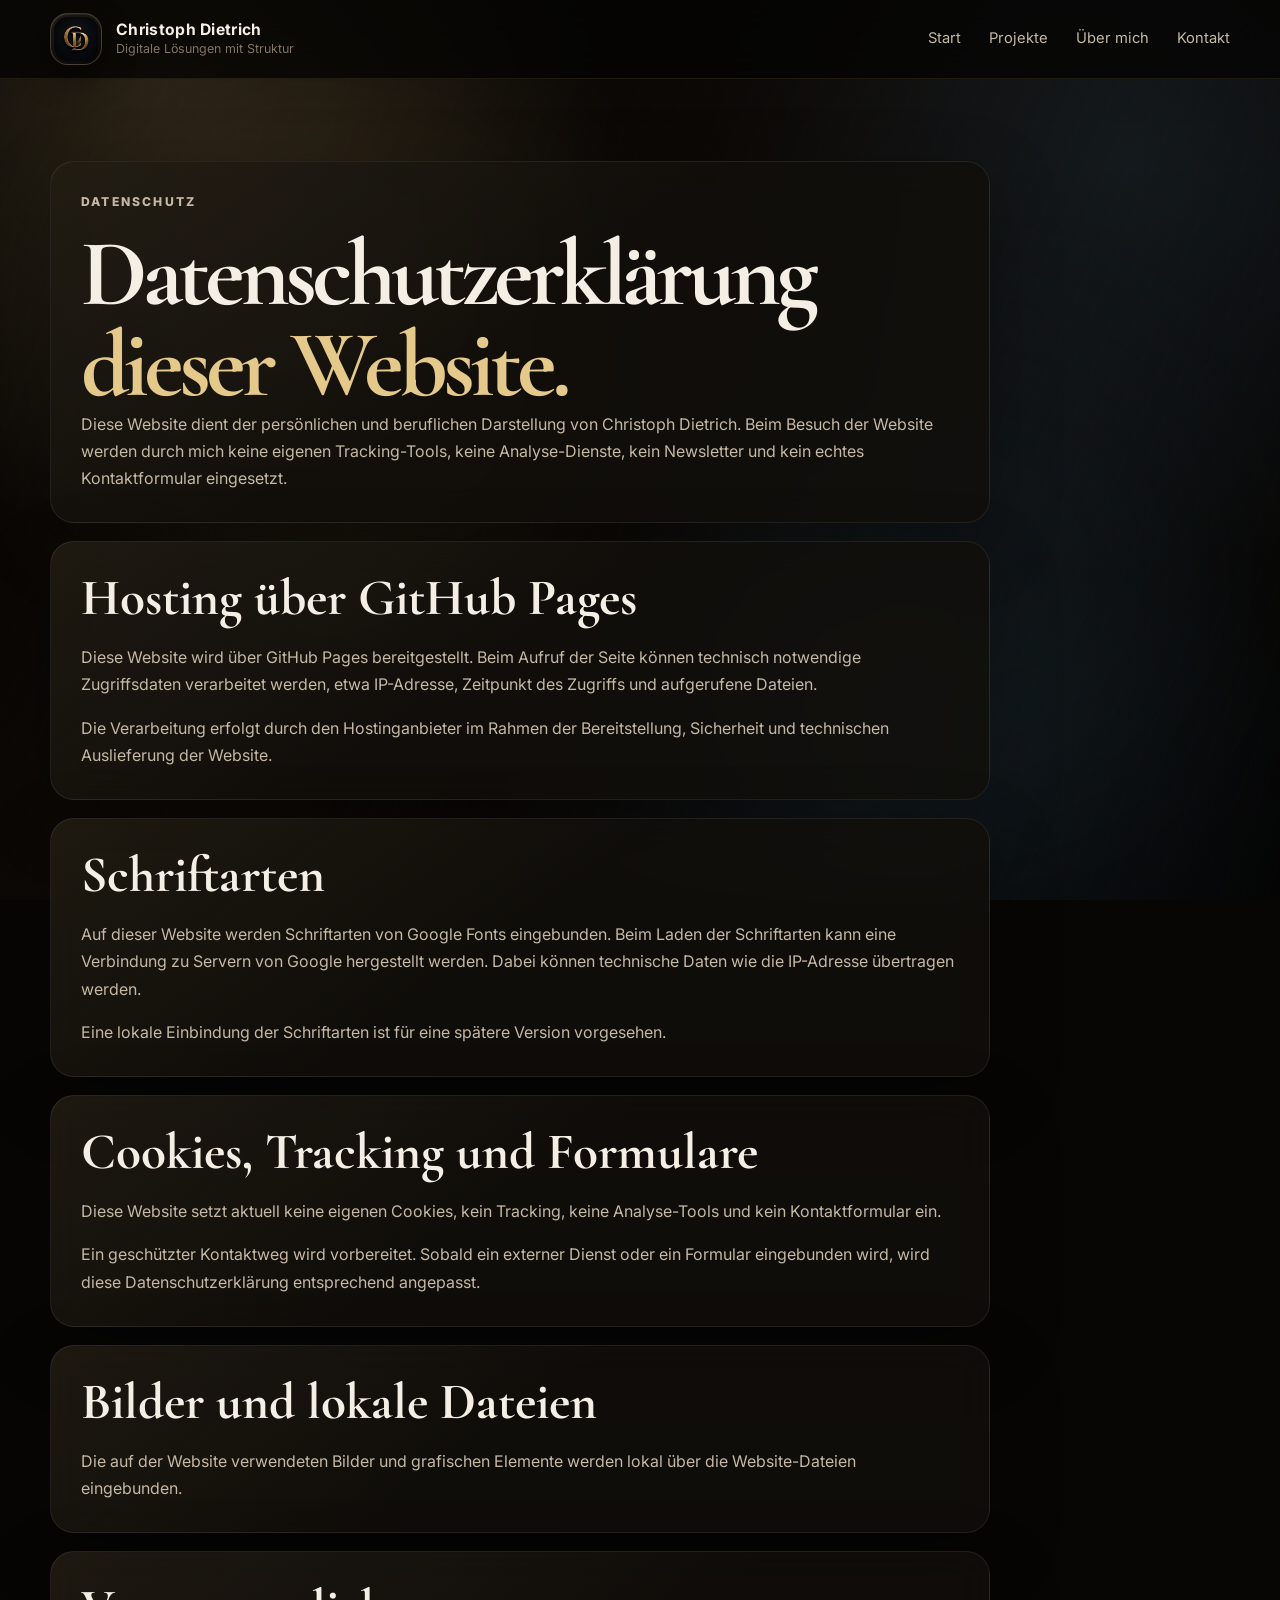
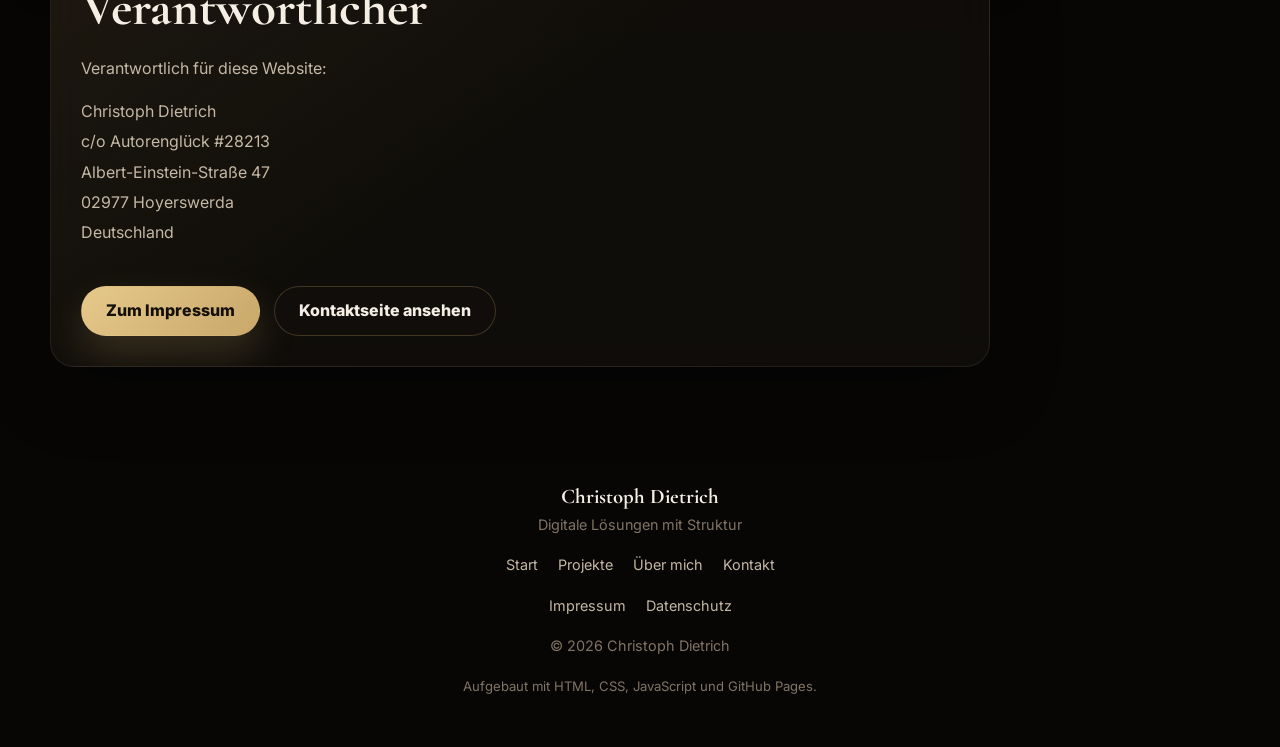
==== datenschutz/index.html @ 3a575f5e "Add files via upload" ====
<!DOCTYPE html>
<html lang="de">
<head>
  <meta charset="UTF-8" />
  <meta name="viewport" content="width=device-width, initial-scale=1.0" />

  <title>Datenschutz | Christoph Dietrich</title>

  <meta
    name="description"
    content="Datenschutzerklärung der Website von Christoph Dietrich."
  />

  <link rel="icon" type="image/png" href="../assets/favicon.png" />
  <link rel="stylesheet" href="../style.css" />

  <link rel="preconnect" href="https://fonts.googleapis.com" />
  <link rel="preconnect" href="https://fonts.gstatic.com" crossorigin />
  <link
    href="https://fonts.googleapis.com/css2?family=Cormorant+Garamond:wght@500;600;700&family=Inter:wght@400;500;600;700;800&display=swap"
    rel="stylesheet"
  />
</head>

<body>
  <div class="page-background" aria-hidden="true">
    <div class="grain"></div>
    <div class="wood-lines"></div>
    <div class="ambient ambient-gold"></div>
    <div class="ambient ambient-blue"></div>
  </div>

  <header class="site-header" id="siteHeader">
    <nav class="navbar">
      <a href="../" class="brand">
        <span class="brand-logo-shell">
          <img src="../assets/logo-icon.png" alt="Christoph Dietrich Logo" class="brand-logo" />
        </span>
        <span class="brand-text">
          <strong>Christoph Dietrich</strong>
          <small>Digitale Lösungen mit Struktur</small>
        </span>
      </a>

      <button class="menu-toggle" id="menuToggle" aria-label="Menü öffnen" type="button">
        <span></span>
        <span></span>
        <span></span>
      </button>

      <div class="nav-links" id="navLinks">
        <a href="../">Start</a>
        <a href="../projekte/">Projekte</a>
        <a href="../ueber-mich/">Über mich</a>
        <a href="../kontakt/">Kontakt</a>
      </div>
    </nav>
  </header>

  <main>
    <section class="legal-page section">
      <div class="legal-wrap">
        <article class="legal-card">
          <p class="eyebrow">Datenschutz</p>

          <h1>
            Datenschutzerklärung
            <span>dieser Website.</span>
          </h1>

          <p>
            Diese Website dient der persönlichen und beruflichen Darstellung von
            Christoph Dietrich. Beim Besuch der Website werden durch mich keine
            eigenen Tracking-Tools, keine Analyse-Dienste, kein Newsletter und kein
            echtes Kontaktformular eingesetzt.
          </p>
        </article>

        <article class="legal-card">
          <h2>Hosting über GitHub Pages</h2>
          <p>
            Diese Website wird über GitHub Pages bereitgestellt. Beim Aufruf der
            Seite können technisch notwendige Zugriffsdaten verarbeitet werden,
            etwa IP-Adresse, Zeitpunkt des Zugriffs und aufgerufene Dateien.
          </p>
          <p>
            Die Verarbeitung erfolgt durch den Hostinganbieter im Rahmen der
            Bereitstellung, Sicherheit und technischen Auslieferung der Website.
          </p>
        </article>

        <article class="legal-card">
          <h2>Schriftarten</h2>
          <p>
            Auf dieser Website werden Schriftarten von Google Fonts eingebunden.
            Beim Laden der Schriftarten kann eine Verbindung zu Servern von Google
            hergestellt werden. Dabei können technische Daten wie die IP-Adresse
            übertragen werden.
          </p>
          <p>
            Eine lokale Einbindung der Schriftarten ist für eine spätere Version
            vorgesehen.
          </p>
        </article>

        <article class="legal-card">
          <h2>Cookies, Tracking und Formulare</h2>
          <p>
            Diese Website setzt aktuell keine eigenen Cookies, kein Tracking, keine
            Analyse-Tools und kein Kontaktformular ein.
          </p>
          <p>
            Ein geschützter Kontaktweg wird vorbereitet. Sobald ein externer Dienst
            oder ein Formular eingebunden wird, wird diese Datenschutzerklärung
            entsprechend angepasst.
          </p>
        </article>

        <article class="legal-card">
          <h2>Bilder und lokale Dateien</h2>
          <p>
            Die auf der Website verwendeten Bilder und grafischen Elemente werden
            lokal über die Website-Dateien eingebunden.
          </p>
        </article>

        <article class="legal-card">
          <h2>Verantwortlicher</h2>
          <p>
            Verantwortlich für diese Website:
          </p>

          <address>
            Christoph Dietrich<br />
            c/o Autorenglück #28213<br />
            Albert-Einstein-Straße 47<br />
            02977 Hoyerswerda<br />
            Deutschland
          </address>

          <div class="hero-actions">
            <a href="../impressum/" class="btn btn-primary">Zum Impressum</a>
            <a href="../kontakt/" class="btn btn-secondary">Kontaktseite ansehen</a>
          </div>
        </article>
      </div>
    </section>
  </main>

  <footer class="footer footer-minimal">
    <div class="footer-inner">
      <div class="footer-brand">
        <strong>Christoph Dietrich</strong>
        <span>Digitale Lösungen mit Struktur</span>
      </div>

      <div class="footer-links">
        <a href="../">Start</a>
        <a href="../projekte/">Projekte</a>
        <a href="../ueber-mich/">Über mich</a>
        <a href="../kontakt/">Kontakt</a>
      </div>

      <div class="footer-legal">
        <a href="../impressum/">Impressum</a>
        <a href="../datenschutz/">Datenschutz</a>
      </div>

      <p class="footer-copy">
        © <span id="year"></span> Christoph Dietrich
      </p>

      <p class="footer-tech">
        Aufgebaut mit HTML, CSS, JavaScript und GitHub Pages.
      </p>
    </div>
  </footer>

  <script src="../script.js"></script>
</body>
</html>
---- style.css ----
:root {
  --bg-main: #070605;
  --text-main: #f4eee4;
  --text-soft: #c5b8a5;
  --text-muted: #827464;

  --gold: #c9a86a;
  --gold-light: #e5c98b;
  --gold-soft: rgba(201, 168, 106, 0.14);

  --blue: #4f8fb8;
  --blue-soft: rgba(79, 143, 184, 0.14);

  --card-dark: rgba(18, 15, 12, 0.82);
  --border: rgba(201, 168, 106, 0.2);
  --border-soft: rgba(255, 255, 255, 0.08);

  --shadow: 0 28px 90px rgba(0, 0, 0, 0.58);

  --font-heading: "Cormorant Garamond", Georgia, serif;
  --font-body: "Inter", Arial, sans-serif;

  --max-width: 1180px;
  --radius-xl: 34px;
  --radius-lg: 24px;
}

* {
  box-sizing: border-box;
  margin: 0;
  padding: 0;
}

html {
  scroll-behavior: smooth;
}

body {
  min-height: 100vh;
  background: var(--bg-main);
  color: var(--text-main);
  font-family: var(--font-body);
  line-height: 1.7;
  overflow-x: hidden;
}

a {
  color: inherit;
  text-decoration: none;
}

button {
  font: inherit;
}

h1,
h2,
h3,
p,
a,
span,
strong {
  overflow-wrap: break-word;
}

.page-background {
  position: fixed;
  inset: 0;
  z-index: -10;
  overflow: hidden;
  background:
    radial-gradient(circle at 12% 8%, rgba(201, 168, 106, 0.16), transparent 33%),
    radial-gradient(circle at 88% 18%, rgba(79, 143, 184, 0.13), transparent 31%),
    radial-gradient(circle at 70% 88%, rgba(79, 143, 184, 0.1), transparent 34%),
    linear-gradient(135deg, #050403 0%, #0d0906 46%, #040404 100%);
}

.grain {
  position: absolute;
  inset: 0;
  opacity: 0.2;
  background-image:
    linear-gradient(rgba(255, 255, 255, 0.03) 1px, transparent 1px),
    linear-gradient(90deg, rgba(255, 255, 255, 0.025) 1px, transparent 1px);
  background-size: 42px 42px;
  mask-image: linear-gradient(to bottom, black 0%, transparent 88%);
}

.wood-lines {
  position: absolute;
  inset: -20%;
  opacity: 0.16;
  background:
    repeating-linear-gradient(
      115deg,
      transparent 0px,
      transparent 18px,
      rgba(201, 168, 106, 0.055) 19px,
      transparent 21px
    );
  transform: rotate(-3deg);
  animation: slowDrift 26s ease-in-out infinite alternate;
}

.ambient {
  position: absolute;
  width: 520px;
  height: 520px;
  border-radius: 999px;
  filter: blur(90px);
  opacity: 0.3;
}

.ambient-gold {
  top: 8%;
  left: 4%;
  background: rgba(201, 168, 106, 0.28);
  animation: ambientGold 18s ease-in-out infinite alternate;
}

.ambient-blue {
  right: 4%;
  bottom: 7%;
  background: rgba(79, 143, 184, 0.22);
  animation: ambientBlue 20s ease-in-out infinite alternate;
}

.site-header {
  position: sticky;
  top: 0;
  z-index: 30;
  background: rgba(5, 4, 3, 0.78);
  border-bottom: 1px solid rgba(201, 168, 106, 0.12);
  backdrop-filter: blur(18px);
  transition:
    background 0.25s ease,
    border-color 0.25s ease,
    box-shadow 0.25s ease;
}

.site-header.scrolled {
  background: rgba(5, 4, 3, 0.92);
  border-bottom-color: rgba(201, 168, 106, 0.22);
  box-shadow: 0 12px 38px rgba(0, 0, 0, 0.35);
}

.navbar {
  width: min(var(--max-width), calc(100% - 36px));
  min-height: 78px;
  margin: 0 auto;
  display: flex;
  align-items: center;
  justify-content: space-between;
  transition: min-height 0.25s ease;
}

.site-header.scrolled .navbar {
  min-height: 70px;
}

.brand {
  display: inline-flex;
  align-items: center;
  gap: 14px;
  min-width: 0;
}

.brand-logo-shell {
  width: 52px;
  height: 52px;
  flex: 0 0 auto;
  display: grid;
  place-items: center;
  border-radius: 18px;
  background:
    linear-gradient(145deg, rgba(229, 201, 139, 0.12), rgba(7, 6, 5, 0.88)),
    rgba(5, 4, 3, 0.7);
  border: 1px solid rgba(229, 201, 139, 0.24);
  box-shadow:
    inset 0 1px 0 rgba(255, 255, 255, 0.06),
    0 14px 32px rgba(0, 0, 0, 0.34);
  overflow: hidden;
  transition:
    width 0.25s ease,
    height 0.25s ease,
    border-radius 0.25s ease;
}

.site-header.scrolled .brand-logo-shell {
  width: 46px;
  height: 46px;
  border-radius: 16px;
}

.brand-logo {
  width: 44px;
  height: 44px;
  display: block;
  object-fit: cover;
  border-radius: 14px;
  transition:
    width 0.25s ease,
    height 0.25s ease,
    border-radius 0.25s ease;
}

.site-header.scrolled .brand-logo {
  width: 39px;
  height: 39px;
  border-radius: 13px;
}

.brand-text {
  display: grid;
  line-height: 1.2;
  min-width: 0;
}

.brand-text strong {
  font-size: 0.98rem;
  letter-spacing: 0.02em;
  white-space: nowrap;
}

.brand-text small {
  color: var(--text-muted);
  font-size: 0.78rem;
  margin-top: 3px;
  white-space: nowrap;
}

.nav-links {
  display: flex;
  align-items: center;
  gap: 28px;
  color: var(--text-soft);
  font-size: 0.92rem;
}

.nav-links a {
  position: relative;
  transition: color 0.2s ease;
}

.nav-links a::after {
  content: "";
  position: absolute;
  left: 0;
  bottom: -9px;
  width: 0;
  height: 1px;
  background: linear-gradient(90deg, var(--gold), transparent);
  transition: width 0.22s ease;
}

.nav-links a:hover {
  color: var(--text-main);
}

.nav-links a:hover::after {
  width: 100%;
}

.menu-toggle {
  display: none;
  width: 46px;
  height: 46px;
  flex: 0 0 auto;
  border: 1px solid var(--border);
  border-radius: 16px;
  background: rgba(20, 15, 11, 0.82);
  cursor: pointer;
}

.menu-toggle span {
  display: block;
  width: 20px;
  height: 2px;
  margin: 5px auto;
  border-radius: 99px;
  background: var(--text-main);
}

.section {
  width: min(var(--max-width), calc(100% - 36px));
  margin: 0 auto;
  padding: 100px 0;
}

.signature,
.eyebrow,
.panel-label {
  color: var(--gold);
  font-size: 0.76rem;
  font-weight: 800;
  letter-spacing: 0.18em;
  text-transform: uppercase;
}

.signature {
  margin-bottom: 24px;
}

h1,
h2,
h3 {
  color: var(--text-main);
}

h1 {
  max-width: 920px;
  font-family: var(--font-heading);
  font-size: clamp(3.4rem, 7.4vw, 7.2rem);
  font-weight: 700;
  line-height: 0.96;
  letter-spacing: -0.052em;
}

h1 span {
  display: block;
  color: var(--gold-light);
}

.btn {
  position: relative;
  min-height: 50px;
  display: inline-flex;
  align-items: center;
  justify-content: center;
  padding: 0 24px;
  border-radius: 999px;
  font-weight: 800;
  border: 1px solid transparent;
  overflow: hidden;
  transition:
    transform 0.22s ease,
    box-shadow 0.22s ease,
    background 0.22s ease,
    border-color 0.22s ease;
  cursor: pointer;
}

.btn::after {
  content: "";
  position: absolute;
  top: -30%;
  left: -60%;
  width: 40%;
  height: 160%;
  background: linear-gradient(90deg, transparent, rgba(255, 255, 255, 0.24), transparent);
  transform: rotate(18deg);
  transition: left 0.55s ease;
}

.btn:hover::after {
  left: 125%;
}

.btn:hover {
  transform: translateY(-2px);
}

.btn:active {
  transform: translateY(0);
}

.btn-primary {
  background: linear-gradient(135deg, var(--gold-light), var(--gold));
  color: #150f09;
  box-shadow: 0 18px 38px rgba(201, 168, 106, 0.22);
}

.btn-primary:hover {
  box-shadow: 0 22px 48px rgba(201, 168, 106, 0.3);
}

.btn-secondary {
  color: var(--text-main);
  background: rgba(18, 15, 12, 0.7);
  border-color: rgba(201, 168, 106, 0.26);
}

.btn-secondary:hover {
  border-color: rgba(79, 143, 184, 0.46);
  background: rgba(79, 143, 184, 0.1);
}

/* Startseite */

.entrance {
  min-height: calc(100vh - 78px);
  display: grid;
  align-content: center;
  gap: 52px;
  padding-top: 82px;
  padding-bottom: 72px;
}

.entrance-copy {
  max-width: 940px;
}

.hero-seal {
  width: 104px;
  height: 104px;
  display: grid;
  place-items: center;
  margin-bottom: 28px;
  border-radius: 32px;
  background: rgba(7, 6, 5, 0.4);
  box-shadow:
    0 0 42px rgba(201, 168, 106, 0.18),
    0 0 90px rgba(79, 143, 184, 0.08);
  animation: softPulse 5s ease-in-out infinite;
}

.hero-seal img {
  width: 94px;
  height: 94px;
  display: block;
  object-fit: cover;
  border-radius: 28px;
}

.entrance-text {
  max-width: 820px;
  margin-top: 32px;
  color: var(--text-soft);
  font-size: clamp(1rem, 1.4vw, 1.12rem);
}

.entrance-subtext {
  margin-top: 16px;
  color: var(--text-muted);
}

.choice-grid {
  display: grid;
  grid-template-columns: repeat(3, minmax(0, 1fr));
  gap: 18px;
}

.choice-card,
.text-card,
.project-card,
.contact-card,
.cta-card,
.page-panel,
.career-card,
.legal-card {
  position: relative;
  overflow: hidden;
}

.choice-card::before,
.text-card::before,
.project-card::before,
.contact-card::before,
.cta-card::before,
.page-panel::before,
.legal-card::before {
  content: "";
  position: absolute;
  inset: 0;
  background: linear-gradient(115deg, transparent 0%, rgba(229, 201, 139, 0.08) 42%, transparent 70%);
  transform: translateX(-130%);
  transition: transform 0.75s ease;
  pointer-events: none;
}

.choice-card:hover::before,
.text-card:hover::before,
.project-card:hover::before,
.contact-card:hover::before,
.cta-card:hover::before,
.page-panel:hover::before,
.legal-card:hover::before {
  transform: translateX(130%);
}

.choice-card {
  min-height: 370px;
  display: flex;
  flex-direction: column;
  padding: 30px;
  border-radius: var(--radius-xl);
  background:
    linear-gradient(145deg, rgba(201, 168, 106, 0.1), transparent 42%),
    linear-gradient(180deg, rgba(31, 23, 16, 0.92), rgba(9, 8, 7, 0.9));
  border: 1px solid rgba(201, 168, 106, 0.18);
  box-shadow: 0 24px 72px rgba(0, 0, 0, 0.32);
  backdrop-filter: blur(18px);
  opacity: 0;
  transform: translateY(18px);
  animation: fadeUp 0.8s ease forwards;
  transition:
    transform 0.22s ease,
    border-color 0.22s ease,
    box-shadow 0.22s ease;
}

.choice-card:hover {
  transform: translateY(-6px);
  border-color: rgba(229, 201, 139, 0.42);
  box-shadow: 0 32px 90px rgba(0, 0, 0, 0.48);
}

.choice-card-one {
  animation-delay: 0.15s;
}

.choice-card-two {
  animation-delay: 0.3s;
}

.choice-card-three {
  animation-delay: 0.45s;
}

.choice-icon,
.page-icon {
  width: 54px;
  height: 54px;
  display: grid;
  place-items: center;
  border-radius: 18px;
  margin-bottom: 34px;
  color: var(--gold-light);
  background: rgba(3, 3, 3, 0.42);
  border: 1px solid rgba(201, 168, 106, 0.24);
  font-size: 1.45rem;
}

.choice-kicker {
  color: var(--text-muted);
  font-size: 0.78rem;
  font-weight: 800;
  text-transform: uppercase;
  letter-spacing: 0.14em;
  margin-bottom: 12px;
}

.choice-card h2 {
  font-family: var(--font-heading);
  font-size: clamp(2rem, 2.7vw, 2.35rem);
  line-height: 1.08;
  margin-bottom: 18px;
}

.choice-card p {
  color: var(--text-soft);
}

.choice-card span {
  margin-top: auto;
  padding-top: 34px;
  color: var(--gold-light);
  font-weight: 800;
}

/* Unterseiten allgemein */

.page-hero {
  min-height: calc(72vh - 78px);
  display: grid;
  grid-template-columns: minmax(0, 1.06fr) minmax(300px, 0.94fr);
  align-items: center;
  gap: 58px;
  padding-top: 82px;
  padding-bottom: 74px;
}

.page-hero-text {
  max-width: 760px;
  margin-top: 32px;
  color: var(--text-soft);
  font-size: clamp(1rem, 1.4vw, 1.1rem);
}

.hero-actions {
  margin-top: 38px;
  display: flex;
  flex-wrap: wrap;
  gap: 14px;
}

.page-panel {
  padding: 30px;
  border-radius: var(--radius-xl);
  background:
    linear-gradient(145deg, rgba(201, 168, 106, 0.1), transparent 42%),
    linear-gradient(180deg, rgba(31, 23, 16, 0.92), rgba(9, 8, 7, 0.9));
  border: 1px solid rgba(201, 168, 106, 0.24);
  box-shadow: var(--shadow);
  backdrop-filter: blur(18px);
}

.panel-list {
  display: grid;
  gap: 12px;
  margin-top: 26px;
}

.panel-list div,
.detail-list div,
.project-data div,
.tech-pill {
  padding: 15px;
  border-radius: 18px;
  background: rgba(3, 3, 3, 0.34);
  border: 1px solid rgba(255, 255, 255, 0.075);
}

.panel-list span,
.detail-list span,
.project-data span {
  display: block;
  color: var(--text-muted);
  font-size: 0.78rem;
  margin-bottom: 4px;
}

.panel-list strong,
.detail-list strong,
.project-data strong {
  color: var(--text-main);
  font-size: 0.92rem;
}

.content-grid {
  display: grid;
  grid-template-columns: minmax(0, 1.08fr) minmax(0, 0.92fr);
  gap: 18px;
}

.text-card,
.project-card,
.contact-card,
.legal-card {
  padding: 30px;
  border-radius: var(--radius-lg);
  background:
    linear-gradient(145deg, rgba(201, 168, 106, 0.08), transparent 48%),
    var(--card-dark);
  border: 1px solid var(--border-soft);
  box-shadow: 0 22px 70px rgba(0, 0, 0, 0.28);
  backdrop-filter: blur(18px);
}

.text-card h2,
.contact-card h2,
.legal-card h2 {
  font-family: var(--font-heading);
  font-size: clamp(2.3rem, 4vw, 4.2rem);
  line-height: 1.02;
  margin-bottom: 20px;
}

.text-card h3,
.project-card h3,
.legal-card h3 {
  font-family: var(--font-heading);
  font-size: 1.75rem;
  line-height: 1.12;
  margin-bottom: 16px;
}

.text-card p,
.project-card p,
.contact-card p,
.legal-card p,
.legal-card li {
  color: var(--text-soft);
}

.text-card p + p,
.legal-card p + p {
  margin-top: 16px;
}

.legal-card ul {
  display: grid;
  gap: 8px;
  margin-top: 14px;
  padding-left: 20px;
}

.card-number {
  display: inline-block;
  margin-bottom: 30px;
  color: var(--gold);
  font-weight: 900;
}

.feature-list {
  display: grid;
  gap: 14px;
  margin-top: 24px;
}

.feature-list article {
  padding: 20px;
  border-radius: 22px;
  background: rgba(4, 4, 4, 0.34);
  border: 1px solid rgba(255, 255, 255, 0.075);
}

.feature-list span {
  display: inline-block;
  margin-bottom: 12px;
  color: var(--gold);
  font-weight: 900;
}

.feature-list h3 {
  margin-bottom: 8px;
}

.projects-grid {
  display: grid;
  grid-template-columns: repeat(2, minmax(0, 1fr));
  gap: 18px;
}

.project-card {
  min-height: 360px;
  display: flex;
  flex-direction: column;
}

.project-head {
  display: flex;
  justify-content: space-between;
  align-items: center;
  gap: 14px;
  margin-bottom: 34px;
}

.project-index {
  color: var(--gold);
  font-weight: 900;
  letter-spacing: 0.08em;
}

.project-state {
  padding: 7px 11px;
  border-radius: 999px;
  color: #d8ecf8;
  background: var(--blue-soft);
  border: 1px solid rgba(79, 143, 184, 0.3);
  font-size: 0.76rem;
  font-weight: 800;
  white-space: nowrap;
}

.project-card p {
  margin-bottom: 18px;
}

.project-data {
  display: grid;
  grid-template-columns: repeat(2, minmax(0, 1fr));
  gap: 12px;
  margin-top: auto;
  padding-top: 16px;
}

.section-heading {
  max-width: 820px;
  margin-bottom: 40px;
}

.eyebrow {
  margin-bottom: 16px;
}

.section-heading h2 {
  font-family: var(--font-heading);
  font-size: clamp(2.7rem, 5vw, 5.2rem);
  line-height: 1;
  letter-spacing: -0.04em;
}

.section-heading p {
  color: var(--text-soft);
  margin-top: 18px;
}

.cta-card {
  max-width: 920px;
  margin: 0 auto;
  padding: 48px;
  text-align: center;
  border-radius: var(--radius-xl);
  background:
    linear-gradient(135deg, rgba(201, 168, 106, 0.1), transparent 44%),
    rgba(18, 15, 12, 0.78);
  border: 1px solid rgba(201, 168, 106, 0.17);
  box-shadow: var(--shadow);
}

.cta-card h2 {
  font-family: var(--font-heading);
  font-size: clamp(2.7rem, 5vw, 5.2rem);
  line-height: 1;
  margin-bottom: 22px;
}

.cta-card p {
  max-width: 700px;
  margin: 0 auto 30px;
  color: var(--text-soft);
}

/* Projekte */

.project-page-grid {
  display: grid;
  gap: 18px;
}

.project-page-card {
  min-height: 390px;
}

.tech-list {
  display: flex;
  flex-wrap: wrap;
  gap: 10px;
  margin-top: 24px;
}

.tech-pill {
  color: var(--text-soft);
  font-size: 0.9rem;
}

/* Über mich */

.about-hero {
  position: relative;
  width: 100%;
  max-width: none;
  min-height: calc(88vh - 78px);
  margin: 0;
  padding: 0;
  display: grid;
  align-items: center;
  overflow: hidden;
  isolation: isolate;
}

.about-hero::before {
  content: "";
  position: absolute;
  inset: 0;
  z-index: 2;
  pointer-events: none;
  background:
    linear-gradient(
      90deg,
      rgba(7, 6, 5, 0.98) 0%,
      rgba(7, 6, 5, 0.94) 28%,
      rgba(7, 6, 5, 0.78) 48%,
      rgba(7, 6, 5, 0.38) 68%,
      rgba(7, 6, 5, 0.74) 100%
    ),
    linear-gradient(
      180deg,
      rgba(7, 6, 5, 0.86) 0%,
      rgba(7, 6, 5, 0.18) 38%,
      rgba(7, 6, 5, 0.92) 100%
    ),
    radial-gradient(circle at 78% 38%, rgba(201, 168, 106, 0.11), transparent 32%),
    radial-gradient(circle at 84% 70%, rgba(79, 143, 184, 0.12), transparent 34%);
}

.about-hero::after {
  content: "";
  position: absolute;
  inset: 0;
  z-index: 3;
  pointer-events: none;
  opacity: 0.3;
  background:
    repeating-linear-gradient(
      115deg,
      transparent 0px,
      transparent 26px,
      rgba(201, 168, 106, 0.055) 27px,
      transparent 29px
    ),
    linear-gradient(
      90deg,
      rgba(7, 6, 5, 0.75) 0%,
      transparent 44%,
      rgba(7, 6, 5, 0.68) 100%
    );
  mix-blend-mode: screen;
}

.about-hero-bg {
  position: absolute;
  inset: 0;
  z-index: 1;
  overflow: hidden;
  background:
    radial-gradient(circle at 82% 40%, rgba(201, 168, 106, 0.08), transparent 34%),
    linear-gradient(135deg, #050403 0%, #0d0906 48%, #040404 100%);
}

.about-hero-bg img {
  position: absolute;
  right: 0;
  top: 50%;
  width: min(58vw, 760px);
  height: 100%;
  min-height: 620px;
  transform: translateY(-50%);
  object-fit: cover;
  object-position: center top;
  opacity: 0.62;
  filter: saturate(0.72) contrast(1.04) brightness(0.66);
  animation: portraitFade 1.2s ease both;
  mask-image:
    linear-gradient(
      90deg,
      transparent 0%,
      rgba(0, 0, 0, 0.08) 8%,
      black 26%,
      black 66%,
      rgba(0, 0, 0, 0.42) 82%,
      transparent 100%
    ),
    linear-gradient(
      180deg,
      transparent 0%,
      black 12%,
      black 68%,
      transparent 100%
    );
  mask-composite: intersect;
}

.about-hero-content {
  position: relative;
  z-index: 5;
  width: min(var(--max-width), calc(100% - 36px));
  margin: 0 auto;
  padding: 96px 0 98px;
  max-width: none;
  animation: fadeUp 0.8s ease both;
}

.about-hero-content .page-hero-text,
.about-hero-content .about-intro {
  max-width: 720px;
}

.about-intro {
  margin-top: 22px;
  color: var(--text-soft);
}

.personal-grid {
  display: grid;
  grid-template-columns: minmax(0, 1.16fr) minmax(0, 0.84fr);
  gap: 18px;
}

.main-profile-card {
  grid-row: span 2;
}

.detail-list {
  display: grid;
  gap: 10px;
}

.career-card {
  padding: 34px;
  border-radius: var(--radius-xl);
  background:
    linear-gradient(135deg, rgba(201, 168, 106, 0.1), transparent 44%),
    rgba(18, 15, 12, 0.78);
  border: 1px solid rgba(201, 168, 106, 0.17);
  backdrop-filter: blur(18px);
  position: relative;
  overflow: hidden;
}

.career-line {
  position: absolute;
  left: 34px;
  top: 76px;
  bottom: 76px;
  width: 1px;
  background: linear-gradient(to bottom, var(--gold), transparent);
  opacity: 0.38;
}

.career-item {
  position: relative;
  display: grid;
  grid-template-columns: 52px minmax(0, 1fr);
  gap: 24px;
  padding: 24px 0;
}

.career-item span {
  position: relative;
  width: 48px;
  height: 48px;
  border-radius: 16px;
  display: grid;
  place-items: center;
  color: var(--gold-light);
  background: rgba(3, 3, 3, 0.92);
  border: 1px solid rgba(201, 168, 106, 0.26);
  font-weight: 900;
  z-index: 2;
  box-shadow: 0 0 0 10px rgba(18, 15, 12, 0.82);
}

.career-item h3 {
  font-family: var(--font-heading);
  font-size: 1.75rem;
  line-height: 1.12;
  margin-bottom: 16px;
}

.career-item p {
  color: var(--text-soft);
}

/* Kontakt */

.contact-page,
.legal-page {
  min-height: calc(100vh - 78px);
  display: grid;
  align-content: center;
  padding-top: 82px;
  padding-bottom: 72px;
}

.contact-card {
  max-width: 920px;
  margin: 0 auto;
  text-align: center;
}

.contact-card .page-icon {
  margin: 0 auto 28px;
}

.contact-grid {
  display: grid;
  grid-template-columns: repeat(3, minmax(0, 1fr));
  gap: 14px;
  margin-top: 34px;
}

.contact-grid div {
  padding: 18px;
  border-radius: 20px;
  background: rgba(3, 3, 3, 0.34);
  border: 1px solid rgba(255, 255, 255, 0.075);
}

.contact-grid strong {
  display: block;
  color: var(--gold-light);
  margin-bottom: 8px;
}

.contact-grid span {
  color: var(--text-soft);
  font-size: 0.9rem;
}

.notice {
  margin-top: 28px;
  padding: 18px 20px;
  border-radius: 22px;
  color: var(--text-soft);
  background: rgba(79, 143, 184, 0.1);
  border: 1px solid rgba(79, 143, 184, 0.22);
}

/* Legal */

.legal-wrap {
  display: grid;
  gap: 18px;
}

.legal-card {
  max-width: 940px;
}

.legal-card address {
  margin-top: 14px;
  color: var(--text-soft);
  font-style: normal;
  line-height: 1.9;
}

/* Footer */

.footer {
  width: min(var(--max-width), calc(100% - 36px));
  margin: 0 auto;
  padding: 46px 0 50px;
  color: var(--text-muted);
  text-align: center;
  border-top: 1px solid rgba(201, 168, 106, 0.13);
}

.footer-minimal {
  border-top: none;
}

.footer-inner {
  display: grid;
  gap: 16px;
  justify-items: center;
}

.footer-brand {
  display: grid;
  gap: 3px;
}

.footer-brand strong {
  color: var(--text-main);
  font-family: var(--font-heading);
  font-size: 1.3rem;
  line-height: 1.2;
}

.footer-brand span,
.footer-copy,
.footer-tech {
  color: var(--text-muted);
  font-size: 0.9rem;
}

.footer-tech {
  font-size: 0.82rem;
}

.footer-links,
.footer-legal {
  display: flex;
  justify-content: center;
  flex-wrap: wrap;
  gap: 14px 20px;
}

.footer-links a,
.footer-legal a {
  color: var(--text-soft);
  font-size: 0.9rem;
  transition: color 0.2s ease;
}

.footer-links a:hover,
.footer-legal a:hover {
  color: var(--gold-light);
}

.reveal {
  opacity: 0;
  transform: translateY(24px) scale(0.985);
  transition:
    opacity 0.7s ease,
    transform 0.7s ease;
}

.reveal.visible {
  opacity: 1;
  transform: translateY(0) scale(1);
}

/* Animationen */

@keyframes fadeUp {
  from {
    opacity: 0;
    transform: translateY(18px);
  }

  to {
    opacity: 1;
    transform: translateY(0);
  }
}

@keyframes portraitFade {
  from {
    opacity: 0;
    transform: translateY(-50%) scale(1.03);
  }

  to {
    opacity: 0.62;
    transform: translateY(-50%) scale(1);
  }
}

@keyframes ambientGold {
  from {
    transform: translate(0, 0) scale(1);
  }

  to {
    transform: translate(80px, 50px) scale(1.08);
  }
}

@keyframes ambientBlue {
  from {
    transform: translate(0, 0) scale(1);
  }

  to {
    transform: translate(-70px, -45px) scale(1.05);
  }
}

@keyframes slowDrift {
  from {
    transform: rotate(-3deg) translateX(0);
  }

  to {
    transform: rotate(-3deg) translateX(42px);
  }
}

@keyframes softPulse {
  0%,
  100% {
    box-shadow:
      0 0 42px rgba(201, 168, 106, 0.18),
      0 0 90px rgba(79, 143, 184, 0.08);
  }

  50% {
    box-shadow:
      0 0 58px rgba(201, 168, 106, 0.25),
      0 0 110px rgba(79, 143, 184, 0.12);
  }
}

/* Responsive */

@media (max-width: 1080px) {
  .choice-grid,
  .page-hero,
  .content-grid,
  .personal-grid {
    grid-template-columns: 1fr;
  }

  .choice-card {
    min-height: auto;
  }

  .page-panel {
    max-width: 760px;
  }

  .main-profile-card {
    grid-row: auto;
  }

  .about-hero-bg img {
    right: -8%;
    width: min(62vw, 640px);
    opacity: 0.48;
  }
}

@media (max-width: 860px) {
  .projects-grid,
  .project-data,
  .contact-grid {
    grid-template-columns: 1fr;
  }

  .project-card {
    min-height: auto;
  }
}

@media (max-width: 740px) {
  .navbar {
    min-height: 70px;
  }

  .brand-text small {
    display: none;
  }

  .menu-toggle {
    display: block;
  }

  .nav-links {
    position: absolute;
    top: 70px;
    left: 18px;
    right: 18px;
    display: none;
    flex-direction: column;
    align-items: flex-start;
    gap: 0;
    padding: 14px;
    border-radius: 22px;
    background: rgba(7, 6, 5, 0.96);
    border: 1px solid rgba(201, 168, 106, 0.2);
    box-shadow: var(--shadow);
  }

  .nav-links.active {
    display: flex;
  }

  .nav-links a {
    width: 100%;
    padding: 13px 10px;
  }

  .nav-links a::after {
    display: none;
  }

  .section {
    width: min(100% - 28px, var(--max-width));
    padding: 74px 0;
  }

  .entrance,
  .page-hero,
  .contact-page,
  .legal-page {
    padding-top: 58px;
    padding-bottom: 58px;
  }

  h1 {
    font-size: clamp(3.05rem, 15vw, 5rem);
    line-height: 1;
  }

  .signature {
    line-height: 1.5;
  }

  .hero-seal {
    width: 86px;
    height: 86px;
    border-radius: 26px;
  }

  .hero-seal img {
    width: 78px;
    height: 78px;
    border-radius: 23px;
  }

  .choice-card,
  .page-panel,
  .text-card,
  .project-card,
  .career-card,
  .cta-card,
  .contact-card,
  .legal-card {
    padding: 24px;
  }

  .hero-actions {
    flex-direction: column;
  }

  .btn {
    width: 100%;
  }

  .project-head {
    align-items: flex-start;
    flex-direction: column;
    margin-bottom: 32px;
  }

  .career-line {
    display: none;
  }

  .career-item {
    grid-template-columns: 1fr;
    gap: 14px;
  }

  .career-item span {
    box-shadow: none;
  }

  .section-heading h2,
  .cta-card h2,
  .contact-card h2,
  .text-card h2,
  .legal-card h2 {
    font-size: clamp(2.4rem, 12vw, 4rem);
    line-height: 1.04;
  }

  .about-hero {
    min-height: auto;
  }

  .about-hero::before {
    background:
      linear-gradient(
        180deg,
        rgba(7, 6, 5, 0.72) 0%,
        rgba(7, 6, 5, 0.92) 42%,
        rgba(7, 6, 5, 0.98) 100%
      ),
      radial-gradient(circle at 68% 18%, rgba(201, 168, 106, 0.12), transparent 34%);
  }

  .about-hero-bg {
    height: 390px;
    inset: 0 0 auto 0;
  }

  .about-hero-bg img {
    position: absolute;
    right: -18%;
    top: 0;
    width: 118%;
    height: 390px;
    min-height: 0;
    transform: none;
    opacity: 0.34;
    object-position: center top;
    filter: saturate(0.7) contrast(1.02) brightness(0.6);
    mask-image: linear-gradient(to bottom, black 0%, black 48%, transparent 100%);
    animation: none;
  }

  .about-hero-content {
    padding: 72px 0 76px;
  }
}

@media (max-width: 460px) {
  .brand-text strong {
    font-size: 0.9rem;
  }

  .brand-logo-shell {
    width: 46px;
    height: 46px;
    border-radius: 16px;
  }

  .brand-logo {
    width: 39px;
    height: 39px;
    border-radius: 13px;
  }

  .choice-card h2 {
    font-size: 2rem;
  }

  .footer {
    padding-bottom: 42px;
  }
}

@media (prefers-reduced-motion: reduce) {
  html {
    scroll-behavior: auto;
  }

  *,
  *::before,
  *::after {
    animation-duration: 0.001ms !important;
    animation-iteration-count: 1 !important;
    transition-duration: 0.001ms !important;
  }
}
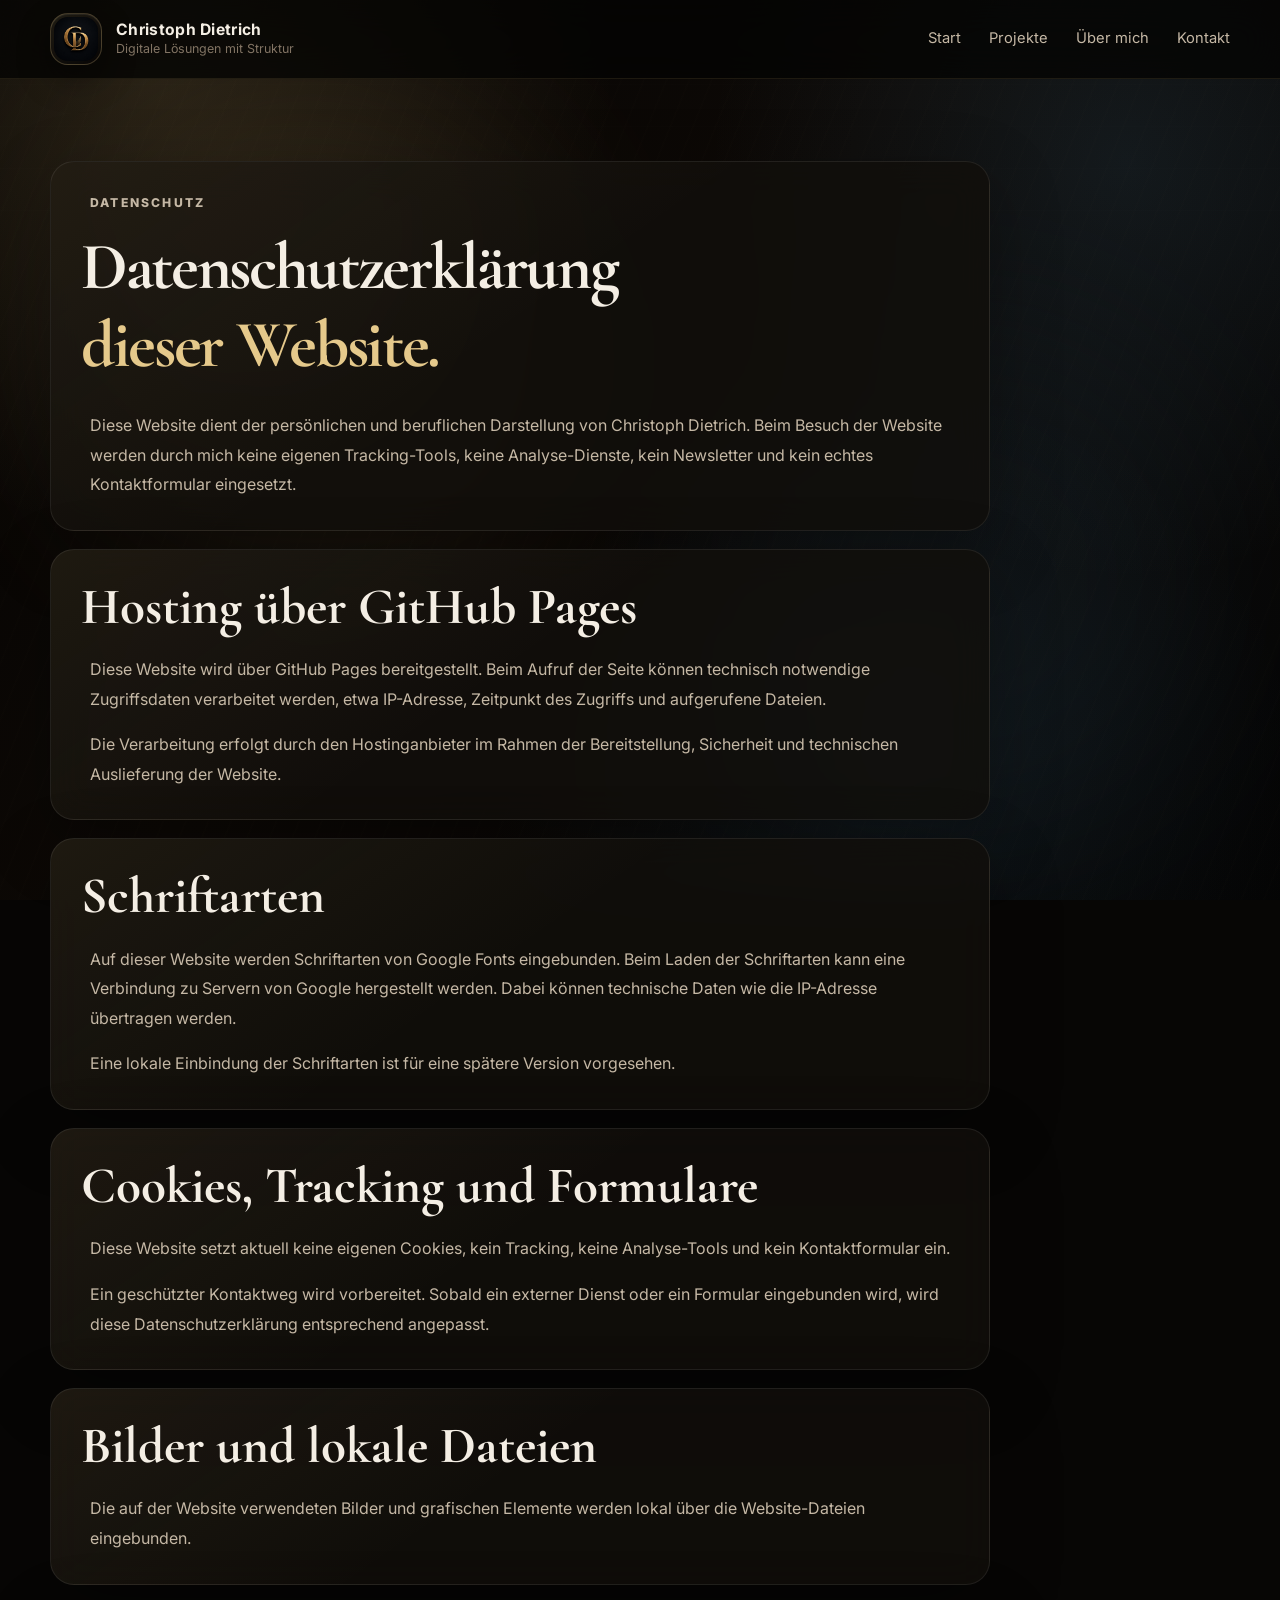
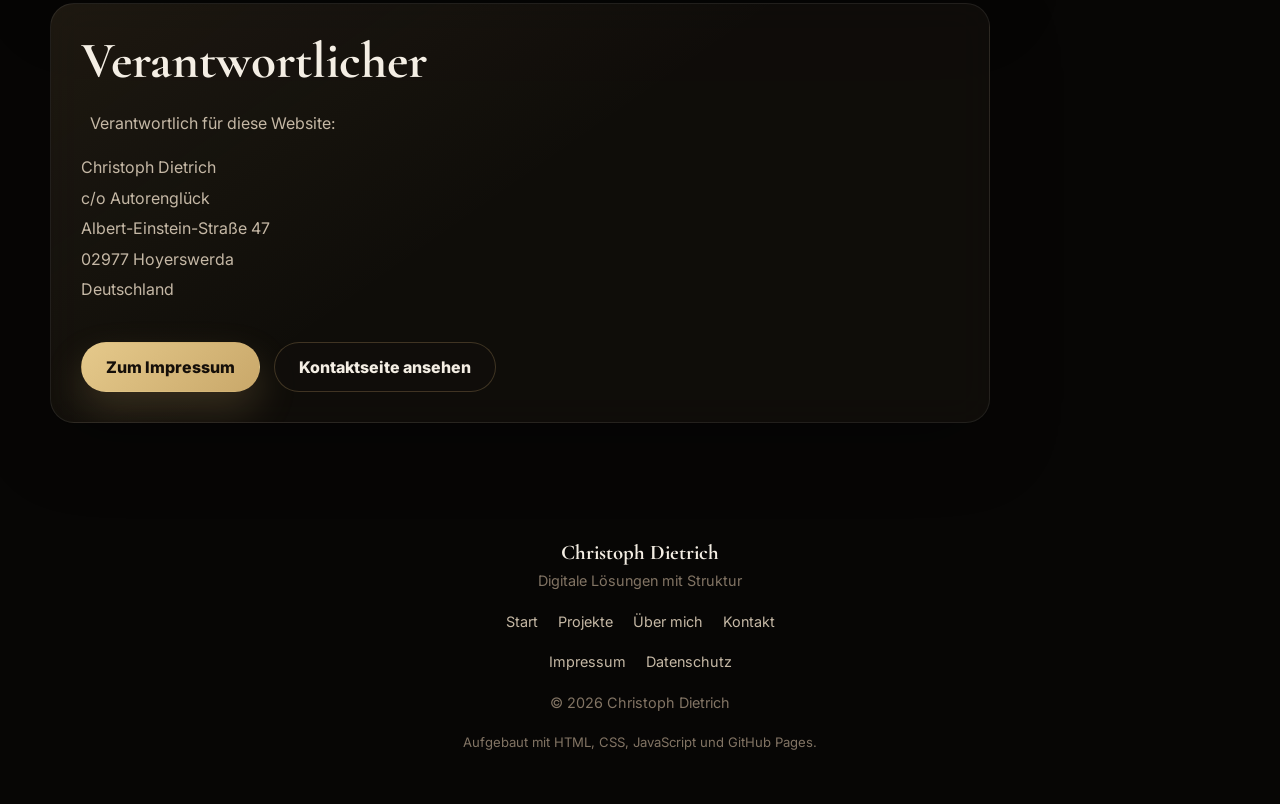
==== commit 5c0a5337: "Add files via upload" ====
--- a/datenschutz/index.html
+++ b/datenschutz/index.html
@@ -132,7 +132,7 @@
 
           <address>
             Christoph Dietrich<br />
-            c/o Autorenglück #28213<br />
+            c/o Autorenglück<br />
             Albert-Einstein-Straße 47<br />
             02977 Hoyerswerda<br />
             Deutschland
--- a/style.css
+++ b/style.css
@@ -125,6 +125,8 @@
   animation: ambientBlue 20s ease-in-out infinite alternate;
 }
 
+/* Header */
+
 .site-header {
   position: sticky;
   top: 0;
@@ -281,6 +283,8 @@
   background: var(--text-main);
 }
 
+/* Global Layout */
+
 .section {
   width: min(var(--max-width), calc(100% - 36px));
   margin: 0 auto;
@@ -312,7 +316,7 @@
   font-family: var(--font-heading);
   font-size: clamp(3.4rem, 7.4vw, 7.2rem);
   font-weight: 700;
-  line-height: 0.96;
+  line-height: 1;
   letter-spacing: -0.052em;
 }
 
@@ -652,7 +656,7 @@
 .legal-card h2 {
   font-family: var(--font-heading);
   font-size: clamp(2.3rem, 4vw, 4.2rem);
-  line-height: 1.02;
+  line-height: 1.08;
   margin-bottom: 20px;
 }
 
@@ -661,7 +665,7 @@
 .legal-card h3 {
   font-family: var(--font-heading);
   font-size: 1.75rem;
-  line-height: 1.12;
+  line-height: 1.16;
   margin-bottom: 16px;
 }
 
@@ -733,7 +737,7 @@
   justify-content: space-between;
   align-items: center;
   gap: 14px;
-  margin-bottom: 34px;
+  margin-bottom: 26px;
 }
 
 .project-index {
@@ -777,7 +781,7 @@
 .section-heading h2 {
   font-family: var(--font-heading);
   font-size: clamp(2.7rem, 5vw, 5.2rem);
-  line-height: 1;
+  line-height: 1.04;
   letter-spacing: -0.04em;
 }
 
@@ -802,25 +806,167 @@
 .cta-card h2 {
   font-family: var(--font-heading);
   font-size: clamp(2.7rem, 5vw, 5.2rem);
-  line-height: 1;
+  line-height: 1.04;
   margin-bottom: 22px;
 }
 
 .cta-card p {
   max-width: 700px;
-  margin: 0 auto 30px;
+  margin: 0 auto 18px;
   color: var(--text-soft);
 }
 
+.cta-card p:last-of-type {
+  margin-bottom: 30px;
+}
+
 /* Projekte */
 
 .project-page-grid {
   display: grid;
-  gap: 18px;
+  gap: 22px;
 }
 
 .project-page-card {
-  min-height: 390px;
+  min-height: 0;
+}
+
+.project-preview {
+  position: relative;
+  width: 100%;
+  aspect-ratio: 16 / 9;
+  margin-bottom: 26px;
+  border-radius: 22px;
+  overflow: hidden;
+  background:
+    linear-gradient(145deg, rgba(201, 168, 106, 0.16), transparent 45%),
+    rgba(3, 3, 3, 0.45);
+  border: 1px solid rgba(201, 168, 106, 0.18);
+  box-shadow:
+    inset 0 1px 0 rgba(255, 255, 255, 0.07),
+    0 18px 44px rgba(0, 0, 0, 0.32);
+}
+
+.project-preview::after {
+  content: "";
+  position: absolute;
+  inset: 0;
+  pointer-events: none;
+  background:
+    linear-gradient(180deg, transparent 48%, rgba(7, 6, 5, 0.42) 100%),
+    linear-gradient(115deg, rgba(255, 255, 255, 0.08), transparent 30%, transparent 70%, rgba(79, 143, 184, 0.08));
+}
+
+.project-preview img {
+  width: 100%;
+  height: 100%;
+  display: block;
+  object-fit: cover;
+  object-position: center top;
+  filter: saturate(0.92) contrast(1.04) brightness(0.86);
+  transition:
+    transform 0.35s ease,
+    filter 0.35s ease;
+}
+
+.project-card:hover .project-preview img {
+  transform: scale(1.035);
+  filter: saturate(1) contrast(1.06) brightness(0.94);
+}
+
+.project-actions {
+  display: flex;
+  flex-wrap: wrap;
+  gap: 12px;
+  margin-top: 24px;
+}
+
+.project-action-btn {
+  min-height: 46px;
+  padding: 0 20px;
+  font-size: 0.92rem;
+}
+
+.project-static-action {
+  min-height: 46px;
+  display: inline-flex;
+  align-items: center;
+  justify-content: center;
+  padding: 0 18px;
+  border-radius: 999px;
+  color: var(--text-soft);
+  background: rgba(3, 3, 3, 0.34);
+  border: 1px solid rgba(201, 168, 106, 0.22);
+  font-size: 0.9rem;
+  font-weight: 800;
+}
+
+.project-mood-section {
+  width: min(var(--max-width), calc(100% - 36px));
+  margin: 0 auto;
+  padding: 12px 0 18px;
+}
+
+.project-mood-image {
+  position: relative;
+  min-height: 420px;
+  border-radius: var(--radius-xl);
+  overflow: hidden;
+  background:
+    linear-gradient(145deg, rgba(201, 168, 106, 0.16), transparent 42%),
+    rgba(7, 6, 5, 0.72);
+  border: 1px solid rgba(201, 168, 106, 0.18);
+  box-shadow:
+    0 30px 90px rgba(0, 0, 0, 0.46),
+    inset 0 1px 0 rgba(255, 255, 255, 0.07);
+}
+
+.project-mood-image::before {
+  content: "";
+  position: absolute;
+  inset: 0;
+  z-index: 2;
+  pointer-events: none;
+  background:
+    linear-gradient(90deg, rgba(7, 6, 5, 0.2), transparent 42%, rgba(7, 6, 5, 0.24)),
+    linear-gradient(180deg, rgba(7, 6, 5, 0.14), transparent 40%, rgba(7, 6, 5, 0.28));
+}
+
+.project-mood-image::after {
+  content: "";
+  position: absolute;
+  inset: 0;
+  z-index: 3;
+  pointer-events: none;
+  opacity: 0.2;
+  background:
+    repeating-linear-gradient(
+      115deg,
+      transparent 0px,
+      transparent 28px,
+      rgba(201, 168, 106, 0.045) 29px,
+      transparent 31px
+    );
+  mix-blend-mode: screen;
+}
+
+.project-mood-image img {
+  width: 100%;
+  height: 100%;
+  min-height: 420px;
+  display: block;
+  object-fit: cover;
+  object-position: center center;
+  filter: saturate(0.94) contrast(1.04) brightness(0.9);
+  transform: scale(1.01);
+  transition:
+    transform 0.45s ease,
+    filter 0.45s ease;
+}
+
+.project-mood-image:hover img {
+  transform: scale(1.035);
+  filter: saturate(1.02) contrast(1.06) brightness(0.96);
 }
 
 .tech-list {
@@ -859,20 +1005,20 @@
   background:
     linear-gradient(
       90deg,
-      rgba(7, 6, 5, 0.98) 0%,
-      rgba(7, 6, 5, 0.94) 28%,
-      rgba(7, 6, 5, 0.78) 48%,
-      rgba(7, 6, 5, 0.38) 68%,
-      rgba(7, 6, 5, 0.74) 100%
+      rgba(7, 6, 5, 0.94) 0%,
+      rgba(7, 6, 5, 0.84) 27%,
+      rgba(7, 6, 5, 0.58) 49%,
+      rgba(7, 6, 5, 0.24) 70%,
+      rgba(7, 6, 5, 0.5) 100%
     ),
     linear-gradient(
       180deg,
-      rgba(7, 6, 5, 0.86) 0%,
-      rgba(7, 6, 5, 0.18) 38%,
-      rgba(7, 6, 5, 0.92) 100%
+      rgba(7, 6, 5, 0.7) 0%,
+      rgba(7, 6, 5, 0.08) 42%,
+      rgba(7, 6, 5, 0.84) 100%
     ),
-    radial-gradient(circle at 78% 38%, rgba(201, 168, 106, 0.11), transparent 32%),
-    radial-gradient(circle at 84% 70%, rgba(79, 143, 184, 0.12), transparent 34%);
+    radial-gradient(circle at 74% 34%, rgba(201, 168, 106, 0.18), transparent 36%),
+    radial-gradient(circle at 82% 70%, rgba(79, 143, 184, 0.18), transparent 38%);
 }
 
 .about-hero::after {
@@ -881,20 +1027,20 @@
   inset: 0;
   z-index: 3;
   pointer-events: none;
-  opacity: 0.3;
+  opacity: 0.17;
   background:
     repeating-linear-gradient(
       115deg,
       transparent 0px,
       transparent 26px,
-      rgba(201, 168, 106, 0.055) 27px,
+      rgba(201, 168, 106, 0.04) 27px,
       transparent 29px
     ),
     linear-gradient(
       90deg,
-      rgba(7, 6, 5, 0.75) 0%,
-      transparent 44%,
-      rgba(7, 6, 5, 0.68) 100%
+      rgba(7, 6, 5, 0.62) 0%,
+      transparent 45%,
+      rgba(7, 6, 5, 0.44) 100%
     );
   mix-blend-mode: screen;
 }
@@ -913,30 +1059,30 @@
   position: absolute;
   right: 0;
   top: 50%;
-  width: min(58vw, 760px);
+  width: min(68vw, 1040px);
   height: 100%;
-  min-height: 620px;
+  min-height: 680px;
   transform: translateY(-50%);
   object-fit: cover;
-  object-position: center top;
-  opacity: 0.62;
-  filter: saturate(0.72) contrast(1.04) brightness(0.66);
+  object-position: center center;
+  opacity: 0.82;
+  filter: saturate(0.9) contrast(1.06) brightness(0.9) blur(0.1px);
   animation: portraitFade 1.2s ease both;
   mask-image:
     linear-gradient(
       90deg,
       transparent 0%,
-      rgba(0, 0, 0, 0.08) 8%,
-      black 26%,
-      black 66%,
-      rgba(0, 0, 0, 0.42) 82%,
+      rgba(0, 0, 0, 0.1) 6%,
+      black 24%,
+      black 78%,
+      rgba(0, 0, 0, 0.6) 89%,
       transparent 100%
     ),
     linear-gradient(
       180deg,
       transparent 0%,
-      black 12%,
-      black 68%,
+      black 10%,
+      black 76%,
       transparent 100%
     );
   mask-composite: intersect;
@@ -1025,12 +1171,16 @@
 .career-item h3 {
   font-family: var(--font-heading);
   font-size: 1.75rem;
-  line-height: 1.12;
+  line-height: 1.16;
   margin-bottom: 16px;
 }
 
 .career-item p {
   color: var(--text-soft);
+}
+
+.career-item p + p {
+  margin-top: 14px;
 }
 
 /* Kontakt */
@@ -1052,6 +1202,33 @@
 
 .contact-card .page-icon {
   margin: 0 auto 28px;
+}
+
+.contact-card h1,
+.legal-card h1 {
+  max-width: 100%;
+  margin-bottom: 30px;
+  font-size: clamp(3rem, 5.2vw, 5.6rem);
+  line-height: 1.1;
+  letter-spacing: -0.035em;
+  text-wrap: balance;
+  overflow-wrap: normal;
+  word-break: normal;
+  hyphens: none;
+}
+
+.contact-card h1 span,
+.legal-card h1 span {
+  display: block;
+  margin-top: 0.06em;
+}
+
+.contact-card > p,
+.legal-card > p {
+  max-width: 860px;
+  margin-left: auto;
+  margin-right: auto;
+  line-height: 1.85;
 }
 
 .contact-grid {
@@ -1204,7 +1381,7 @@
   }
 
   to {
-    opacity: 0.62;
+    opacity: 0.82;
     transform: translateY(-50%) scale(1);
   }
 }
@@ -1278,8 +1455,9 @@
 
   .about-hero-bg img {
     right: -8%;
-    width: min(62vw, 640px);
-    opacity: 0.48;
+    width: min(82vw, 820px);
+    opacity: 0.72;
+    filter: saturate(0.88) contrast(1.06) brightness(0.82) blur(0.1px);
   }
 }
 
@@ -1292,6 +1470,14 @@
 
   .project-card {
     min-height: auto;
+  }
+
+  .project-mood-image {
+    min-height: 340px;
+  }
+
+  .project-mood-image img {
+    min-height: 340px;
   }
 }
 
@@ -1352,7 +1538,7 @@
 
   h1 {
     font-size: clamp(3.05rem, 15vw, 5rem);
-    line-height: 1;
+    line-height: 1.04;
   }
 
   .signature {
@@ -1393,7 +1579,36 @@
   .project-head {
     align-items: flex-start;
     flex-direction: column;
-    margin-bottom: 32px;
+    margin-bottom: 24px;
+  }
+
+  .project-preview {
+    border-radius: 20px;
+    margin-bottom: 24px;
+  }
+
+  .project-actions {
+    flex-direction: column;
+  }
+
+  .project-action-btn,
+  .project-static-action {
+    width: 100%;
+  }
+
+  .project-mood-section {
+    width: min(100% - 28px, var(--max-width));
+    padding: 4px 0 12px;
+  }
+
+  .project-mood-image {
+    min-height: 300px;
+    border-radius: 24px;
+  }
+
+  .project-mood-image img {
+    min-height: 300px;
+    object-position: center center;
   }
 
   .career-line {
@@ -1415,46 +1630,82 @@
   .text-card h2,
   .legal-card h2 {
     font-size: clamp(2.4rem, 12vw, 4rem);
-    line-height: 1.04;
+    line-height: 1.08;
+  }
+
+  .contact-card h1,
+  .legal-card h1 {
+    font-size: clamp(2.35rem, 10vw, 3.8rem);
+    line-height: 1.12;
+    margin-bottom: 22px;
+    letter-spacing: -0.02em;
+    text-wrap: balance;
+  }
+
+  .contact-card p,
+  .legal-card p,
+  .legal-card address {
+    font-size: 0.98rem;
+    line-height: 1.8;
   }
 
   .about-hero {
+    position: relative;
     min-height: auto;
+    padding: 0;
+    overflow: hidden;
+  }
+
+  .about-hero-bg {
+    position: absolute;
+    inset: 0 0 auto 0;
+    height: 470px;
+    z-index: 0;
+    display: block;
+    overflow: hidden;
+  }
+
+  .about-hero-bg img {
+    display: none;
+  }
+
+  .about-hero-bg::before {
+    content: "";
+    position: absolute;
+    inset: 0;
+    background-image: url("assets/christoph-hero-workspace.png");
+    background-size: cover;
+    background-position: center top;
+    background-repeat: no-repeat;
+    opacity: 0.76;
+    filter: saturate(0.88) contrast(1.06) brightness(0.84) blur(0.15px);
+    -webkit-mask-image: linear-gradient(to bottom, black 0%, black 60%, transparent 100%);
+    mask-image: linear-gradient(to bottom, black 0%, black 60%, transparent 100%);
   }
 
   .about-hero::before {
+    z-index: 1;
     background:
       linear-gradient(
         180deg,
-        rgba(7, 6, 5, 0.72) 0%,
-        rgba(7, 6, 5, 0.92) 42%,
-        rgba(7, 6, 5, 0.98) 100%
-      ),
-      radial-gradient(circle at 68% 18%, rgba(201, 168, 106, 0.12), transparent 34%);
-  }
-
-  .about-hero-bg {
-    height: 390px;
-    inset: 0 0 auto 0;
-  }
-
-  .about-hero-bg img {
-    position: absolute;
-    right: -18%;
-    top: 0;
-    width: 118%;
-    height: 390px;
-    min-height: 0;
-    transform: none;
-    opacity: 0.34;
-    object-position: center top;
-    filter: saturate(0.7) contrast(1.02) brightness(0.6);
-    mask-image: linear-gradient(to bottom, black 0%, black 48%, transparent 100%);
-    animation: none;
+        rgba(7, 6, 5, 0.22) 0%,
+        rgba(7, 6, 5, 0.42) 34%,
+        rgba(7, 6, 5, 0.82) 72%,
+        rgba(7, 6, 5, 0.96) 100%
+      );
+  }
+
+  .about-hero::after {
+    z-index: 2;
+    opacity: 0.1;
   }
 
   .about-hero-content {
-    padding: 72px 0 76px;
+    position: relative;
+    z-index: 5;
+    width: min(var(--max-width), calc(100% - 28px));
+    padding-top: 310px;
+    padding-bottom: 72px;
   }
 }
 
@@ -1477,6 +1728,18 @@
 
   .choice-card h2 {
     font-size: 2rem;
+  }
+
+  .project-preview {
+    aspect-ratio: 4 / 3;
+  }
+
+  .project-mood-image {
+    min-height: 240px;
+  }
+
+  .project-mood-image img {
+    min-height: 240px;
   }
 
   .footer {
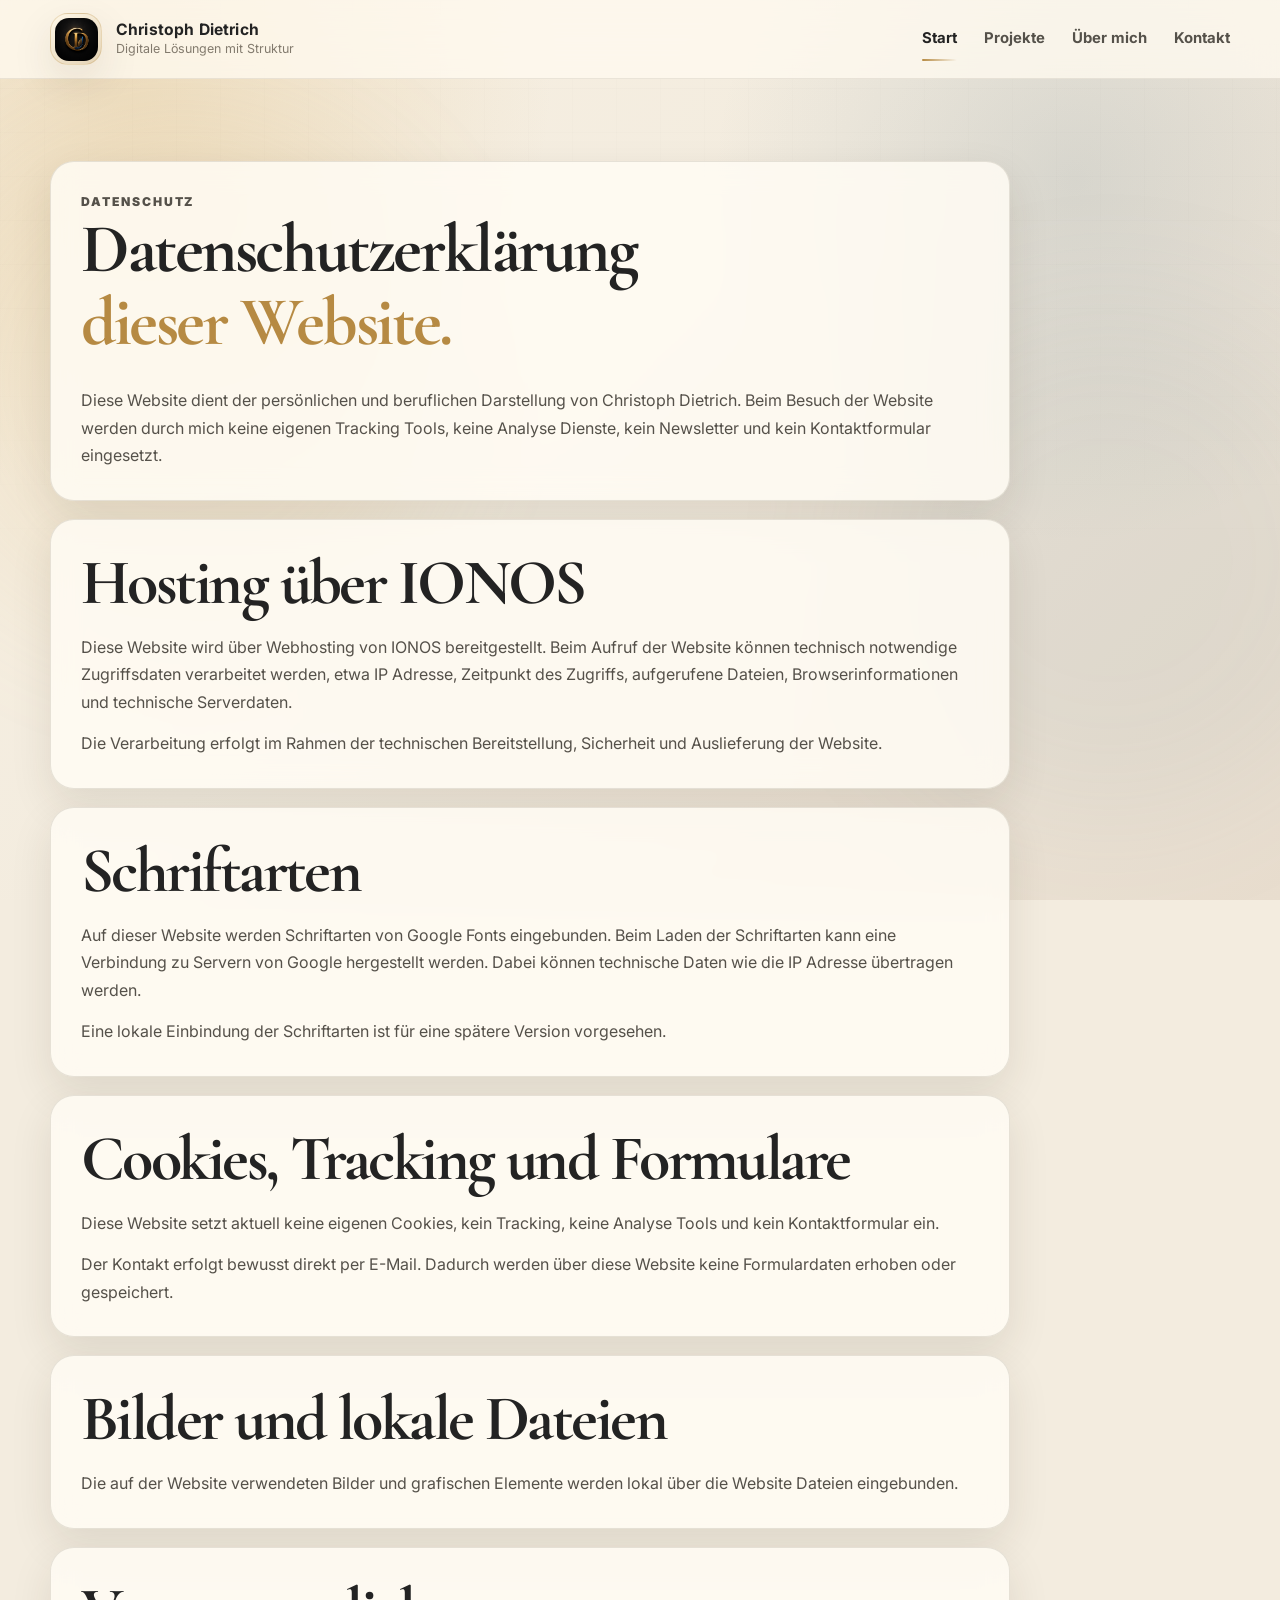
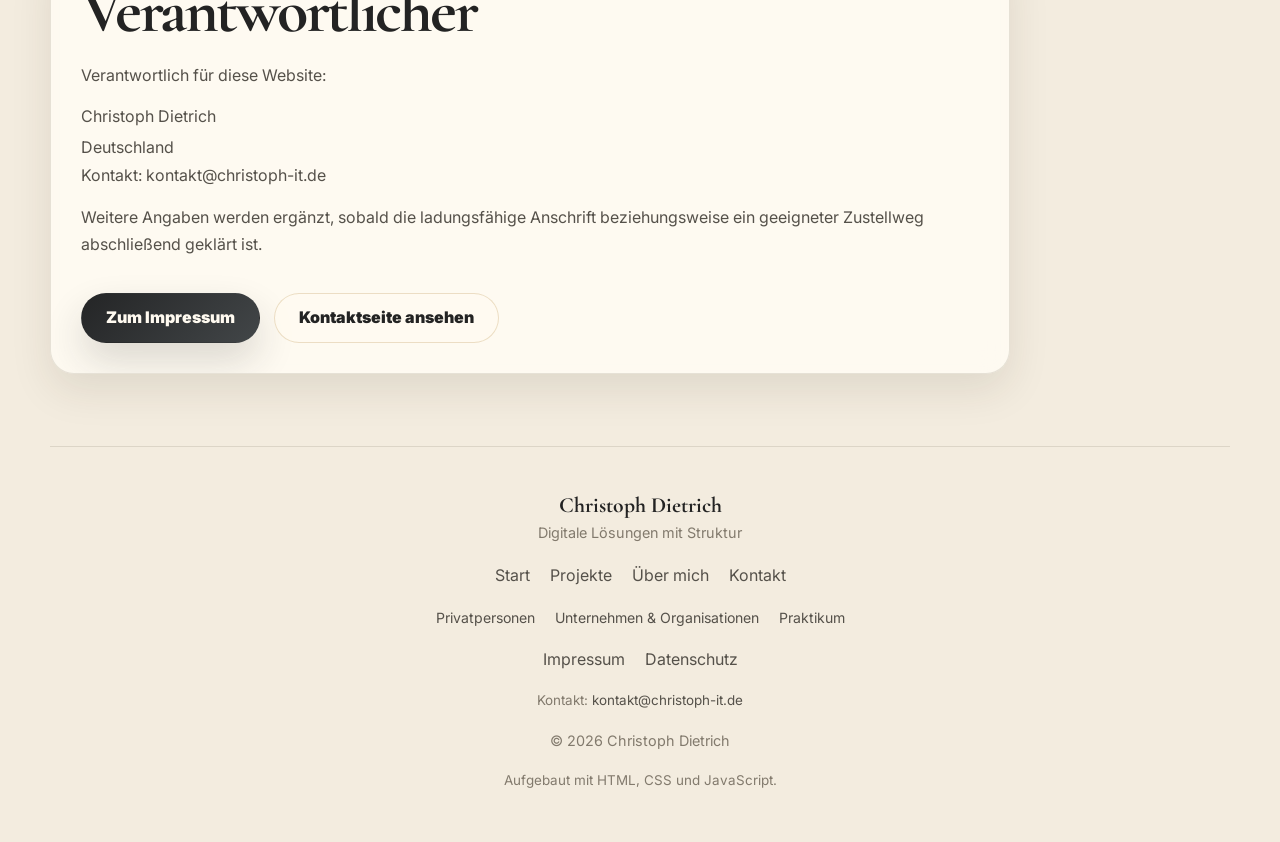
==== commit 0f173d00: "Add files via upload" ====
--- a/datenschutz/index.html
+++ b/datenschutz/index.html
@@ -1,181 +1,68 @@
-<!DOCTYPE html>
-<html lang="de">
-<head>
-  <meta charset="UTF-8" />
-  <meta name="viewport" content="width=device-width, initial-scale=1.0" />
-
-  <title>Datenschutz | Christoph Dietrich</title>
-
-  <meta
-    name="description"
-    content="Datenschutzerklärung der Website von Christoph Dietrich."
-  />
-
-  <link rel="icon" type="image/png" href="../assets/favicon.png" />
-  <link rel="stylesheet" href="../style.css" />
-
-  <link rel="preconnect" href="https://fonts.googleapis.com" />
-  <link rel="preconnect" href="https://fonts.gstatic.com" crossorigin />
-  <link
-    href="https://fonts.googleapis.com/css2?family=Cormorant+Garamond:wght@500;600;700&family=Inter:wght@400;500;600;700;800&display=swap"
-    rel="stylesheet"
-  />
-</head>
-
-<body>
-  <div class="page-background" aria-hidden="true">
-    <div class="grain"></div>
-    <div class="wood-lines"></div>
-    <div class="ambient ambient-gold"></div>
-    <div class="ambient ambient-blue"></div>
-  </div>
-
-  <header class="site-header" id="siteHeader">
-    <nav class="navbar">
-      <a href="../" class="brand">
-        <span class="brand-logo-shell">
-          <img src="../assets/logo-icon.png" alt="Christoph Dietrich Logo" class="brand-logo" />
-        </span>
-        <span class="brand-text">
-          <strong>Christoph Dietrich</strong>
-          <small>Digitale Lösungen mit Struktur</small>
-        </span>
-      </a>
-
-      <button class="menu-toggle" id="menuToggle" aria-label="Menü öffnen" type="button">
-        <span></span>
-        <span></span>
-        <span></span>
-      </button>
-
-      <div class="nav-links" id="navLinks">
-        <a href="../">Start</a>
-        <a href="../projekte/">Projekte</a>
-        <a href="../ueber-mich/">Über mich</a>
-        <a href="../kontakt/">Kontakt</a>
-      </div>
-    </nav>
-  </header>
-
-  <main>
-    <section class="legal-page section">
-      <div class="legal-wrap">
-        <article class="legal-card">
-          <p class="eyebrow">Datenschutz</p>
-
-          <h1>
-            Datenschutzerklärung
-            <span>dieser Website.</span>
-          </h1>
-
-          <p>
-            Diese Website dient der persönlichen und beruflichen Darstellung von
-            Christoph Dietrich. Beim Besuch der Website werden durch mich keine
-            eigenen Tracking-Tools, keine Analyse-Dienste, kein Newsletter und kein
-            echtes Kontaktformular eingesetzt.
-          </p>
-        </article>
-
-        <article class="legal-card">
-          <h2>Hosting über GitHub Pages</h2>
-          <p>
-            Diese Website wird über GitHub Pages bereitgestellt. Beim Aufruf der
-            Seite können technisch notwendige Zugriffsdaten verarbeitet werden,
-            etwa IP-Adresse, Zeitpunkt des Zugriffs und aufgerufene Dateien.
-          </p>
-          <p>
-            Die Verarbeitung erfolgt durch den Hostinganbieter im Rahmen der
-            Bereitstellung, Sicherheit und technischen Auslieferung der Website.
-          </p>
-        </article>
-
-        <article class="legal-card">
-          <h2>Schriftarten</h2>
-          <p>
-            Auf dieser Website werden Schriftarten von Google Fonts eingebunden.
-            Beim Laden der Schriftarten kann eine Verbindung zu Servern von Google
-            hergestellt werden. Dabei können technische Daten wie die IP-Adresse
-            übertragen werden.
-          </p>
-          <p>
-            Eine lokale Einbindung der Schriftarten ist für eine spätere Version
-            vorgesehen.
-          </p>
-        </article>
-
-        <article class="legal-card">
-          <h2>Cookies, Tracking und Formulare</h2>
-          <p>
-            Diese Website setzt aktuell keine eigenen Cookies, kein Tracking, keine
-            Analyse-Tools und kein Kontaktformular ein.
-          </p>
-          <p>
-            Ein geschützter Kontaktweg wird vorbereitet. Sobald ein externer Dienst
-            oder ein Formular eingebunden wird, wird diese Datenschutzerklärung
-            entsprechend angepasst.
-          </p>
-        </article>
-
-        <article class="legal-card">
-          <h2>Bilder und lokale Dateien</h2>
-          <p>
-            Die auf der Website verwendeten Bilder und grafischen Elemente werden
-            lokal über die Website-Dateien eingebunden.
-          </p>
-        </article>
-
-        <article class="legal-card">
-          <h2>Verantwortlicher</h2>
-          <p>
-            Verantwortlich für diese Website:
-          </p>
-
-          <address>
-            Christoph Dietrich<br />
-            c/o Autorenglück<br />
-            Albert-Einstein-Straße 47<br />
-            02977 Hoyerswerda<br />
-            Deutschland
-          </address>
-
-          <div class="hero-actions">
-            <a href="../impressum/" class="btn btn-primary">Zum Impressum</a>
-            <a href="../kontakt/" class="btn btn-secondary">Kontaktseite ansehen</a>
-          </div>
-        </article>
-      </div>
-    </section>
-  </main>
-
-  <footer class="footer footer-minimal">
-    <div class="footer-inner">
-      <div class="footer-brand">
-        <strong>Christoph Dietrich</strong>
-        <span>Digitale Lösungen mit Struktur</span>
-      </div>
-
-      <div class="footer-links">
-        <a href="../">Start</a>
-        <a href="../projekte/">Projekte</a>
-        <a href="../ueber-mich/">Über mich</a>
-        <a href="../kontakt/">Kontakt</a>
-      </div>
-
-      <div class="footer-legal">
-        <a href="../impressum/">Impressum</a>
-        <a href="../datenschutz/">Datenschutz</a>
-      </div>
-
-      <p class="footer-copy">
-        © <span id="year"></span> Christoph Dietrich
-      </p>
-
-      <p class="footer-tech">
-        Aufgebaut mit HTML, CSS, JavaScript und GitHub Pages.
-      </p>
-    </div>
-  </footer>
-
-  <script src="../script.js"></script>
-</body>
-</html>+<!DOCTYPE html>
+<html lang="de">
+<head>
+  <meta charset="UTF-8" />
+  <meta name="viewport" content="width=device-width, initial-scale=1.0" />
+  <title>Datenschutz | Christoph Dietrich</title>
+  <meta name="description" content="Datenschutzerklärung der Website von Christoph Dietrich mit Angaben zu Hosting, Kontakt und verwendeten Schriftarten." />
+  <meta name="robots" content="index, follow" />
+  <link rel="canonical" href="https://christoph-it.de/datenschutz/" />
+  <meta property="og:type" content="website" />
+  <meta property="og:title" content="Datenschutz | Christoph Dietrich" />
+  <meta property="og:description" content="Datenschutzerklärung der Website von Christoph Dietrich mit Angaben zu Hosting, Kontakt und verwendeten Schriftarten." />
+  <meta property="og:url" content="https://christoph-it.de/datenschutz/" />
+  <meta property="og:image" content="https://christoph-it.de/assets/logo-icon.png" />
+  <meta name="twitter:card" content="summary_large_image" />
+  <meta name="theme-color" content="#f3ecdf" />
+  <link rel="icon" type="image/png" href="../assets/favicon.png" />
+  <link rel="stylesheet" href="../style.css" />
+  <link rel="preconnect" href="https://fonts.googleapis.com" />
+  <link rel="preconnect" href="https://fonts.gstatic.com" crossorigin />
+  <link href="https://fonts.googleapis.com/css2?family=Cormorant+Garamond:wght@500;600;700&family=Inter:wght@400;500;600;700;800&display=swap" rel="stylesheet" />
+</head>
+<body>
+  <div class="page-background" aria-hidden="true"><div class="ambient ambient-one"></div><div class="ambient ambient-two"></div></div>
+  <header class="site-header" id="siteHeader">
+    <nav class="navbar">
+      <a href="../" class="brand" aria-label="Zur Startseite">
+        <span class="brand-logo-shell"><img src="../assets/logo-icon.png" alt="Christoph Dietrich Logo" class="brand-logo" /></span>
+        <span class="brand-text"><strong>Christoph Dietrich</strong><small>Digitale Lösungen mit Struktur</small></span>
+      </a>
+      <button class="menu-toggle" id="menuToggle" aria-label="Menü öffnen" type="button"><span></span><span></span><span></span></button>
+      <div class="nav-links" id="navLinks">
+        <a href="../">Start</a>
+        <a href="../projekte/">Projekte</a>
+        <a href="../ueber-mich/">Über mich</a>
+        <a href="../kontakt/">Kontakt</a>
+      </div>
+    </nav>
+  </header>
+  <main>
+    <section class="legal-page section"><div class="legal-wrap"><article class="legal-card"><p class="eyebrow">Datenschutz</p><h1>Datenschutzerklärung <span>dieser Website.</span></h1><p>Diese Website dient der persönlichen und beruflichen Darstellung von Christoph Dietrich. Beim Besuch der Website werden durch mich keine eigenen Tracking Tools, keine Analyse Dienste, kein Newsletter und kein Kontaktformular eingesetzt.</p></article><article class="legal-card"><h2>Hosting über IONOS</h2><p>Diese Website wird über Webhosting von IONOS bereitgestellt. Beim Aufruf der Website können technisch notwendige Zugriffsdaten verarbeitet werden, etwa IP Adresse, Zeitpunkt des Zugriffs, aufgerufene Dateien, Browserinformationen und technische Serverdaten.</p><p>Die Verarbeitung erfolgt im Rahmen der technischen Bereitstellung, Sicherheit und Auslieferung der Website.</p></article><article class="legal-card"><h2>Schriftarten</h2><p>Auf dieser Website werden Schriftarten von Google Fonts eingebunden. Beim Laden der Schriftarten kann eine Verbindung zu Servern von Google hergestellt werden. Dabei können technische Daten wie die IP Adresse übertragen werden.</p><p>Eine lokale Einbindung der Schriftarten ist für eine spätere Version vorgesehen.</p></article><article class="legal-card"><h2>Cookies, Tracking und Formulare</h2><p>Diese Website setzt aktuell keine eigenen Cookies, kein Tracking, keine Analyse Tools und kein Kontaktformular ein.</p><p>Der Kontakt erfolgt bewusst direkt per E-Mail. Dadurch werden über diese Website keine Formulardaten erhoben oder gespeichert.</p></article><article class="legal-card"><h2>Bilder und lokale Dateien</h2><p>Die auf der Website verwendeten Bilder und grafischen Elemente werden lokal über die Website Dateien eingebunden.</p></article><article class="legal-card"><h2>Verantwortlicher</h2><p>Verantwortlich für diese Website:</p><address>Christoph Dietrich<br />Deutschland</address><p>Kontakt: <a href="mailto:kontakt@christoph-it.de">kontakt@christoph-it.de</a></p><p>Weitere Angaben werden ergänzt, sobald die ladungsfähige Anschrift beziehungsweise ein geeigneter Zustellweg abschließend geklärt ist.</p><div class="hero-actions"><a href="../impressum/" class="btn btn-primary">Zum Impressum</a><a href="../kontakt/" class="btn btn-secondary">Kontaktseite ansehen</a></div></article></div></section>
+  </main>
+  <footer class="footer">
+    <div class="footer-inner">
+      <div class="footer-brand"><strong>Christoph Dietrich</strong><span>Digitale Lösungen mit Struktur</span></div>
+      <div class="footer-links">
+        <a href="../">Start</a>
+        <a href="../projekte/">Projekte</a>
+        <a href="../ueber-mich/">Über mich</a>
+        <a href="../kontakt/">Kontakt</a>
+      </div>
+      <div class="footer-links footer-secondary-links">
+        <a href="../privatpersonen/">Privatpersonen</a>
+        <a href="../unternehmen-gewerbe/">Unternehmen & Organisationen</a>
+        <a href="../praktikum-beruflicher-kontakt/">Praktikum</a>
+      </div>
+      <div class="footer-legal">
+        <a href="../impressum/">Impressum</a>
+        <a href="./">Datenschutz</a>
+      </div>
+      <p class="footer-tech">Kontakt: <a href="mailto:kontakt@christoph-it.de">kontakt@christoph-it.de</a></p>
+      <p class="footer-copy">© <span id="year">2026</span> Christoph Dietrich</p>
+      <p class="footer-tech">Aufgebaut mit HTML, CSS und JavaScript.</p>
+    </div>
+  </footer>
+  <script src="../script.js"></script>
+</body>
+</html>
--- a/style.css
+++ b/style.css
@@ -1,1762 +1,235 @@
-:root {
-  --bg-main: #070605;
-  --text-main: #f4eee4;
-  --text-soft: #c5b8a5;
-  --text-muted: #827464;
-
-  --gold: #c9a86a;
-  --gold-light: #e5c98b;
-  --gold-soft: rgba(201, 168, 106, 0.14);
-
-  --blue: #4f8fb8;
-  --blue-soft: rgba(79, 143, 184, 0.14);
-
-  --card-dark: rgba(18, 15, 12, 0.82);
-  --border: rgba(201, 168, 106, 0.2);
-  --border-soft: rgba(255, 255, 255, 0.08);
-
-  --shadow: 0 28px 90px rgba(0, 0, 0, 0.58);
-
-  --font-heading: "Cormorant Garamond", Georgia, serif;
-  --font-body: "Inter", Arial, sans-serif;
-
-  --max-width: 1180px;
-  --radius-xl: 34px;
-  --radius-lg: 24px;
-}
-
-* {
-  box-sizing: border-box;
-  margin: 0;
-  padding: 0;
-}
-
-html {
-  scroll-behavior: smooth;
-}
-
-body {
-  min-height: 100vh;
-  background: var(--bg-main);
-  color: var(--text-main);
-  font-family: var(--font-body);
-  line-height: 1.7;
-  overflow-x: hidden;
-}
-
-a {
-  color: inherit;
-  text-decoration: none;
-}
-
-button {
-  font: inherit;
-}
-
-h1,
-h2,
-h3,
-p,
-a,
-span,
-strong {
-  overflow-wrap: break-word;
-}
-
-.page-background {
-  position: fixed;
-  inset: 0;
-  z-index: -10;
-  overflow: hidden;
-  background:
-    radial-gradient(circle at 12% 8%, rgba(201, 168, 106, 0.16), transparent 33%),
-    radial-gradient(circle at 88% 18%, rgba(79, 143, 184, 0.13), transparent 31%),
-    radial-gradient(circle at 70% 88%, rgba(79, 143, 184, 0.1), transparent 34%),
-    linear-gradient(135deg, #050403 0%, #0d0906 46%, #040404 100%);
-}
-
-.grain {
-  position: absolute;
-  inset: 0;
-  opacity: 0.2;
-  background-image:
-    linear-gradient(rgba(255, 255, 255, 0.03) 1px, transparent 1px),
-    linear-gradient(90deg, rgba(255, 255, 255, 0.025) 1px, transparent 1px);
-  background-size: 42px 42px;
-  mask-image: linear-gradient(to bottom, black 0%, transparent 88%);
-}
-
-.wood-lines {
-  position: absolute;
-  inset: -20%;
-  opacity: 0.16;
-  background:
-    repeating-linear-gradient(
-      115deg,
-      transparent 0px,
-      transparent 18px,
-      rgba(201, 168, 106, 0.055) 19px,
-      transparent 21px
-    );
-  transform: rotate(-3deg);
-  animation: slowDrift 26s ease-in-out infinite alternate;
-}
-
-.ambient {
-  position: absolute;
-  width: 520px;
-  height: 520px;
-  border-radius: 999px;
-  filter: blur(90px);
-  opacity: 0.3;
-}
-
-.ambient-gold {
-  top: 8%;
-  left: 4%;
-  background: rgba(201, 168, 106, 0.28);
-  animation: ambientGold 18s ease-in-out infinite alternate;
-}
-
-.ambient-blue {
-  right: 4%;
-  bottom: 7%;
-  background: rgba(79, 143, 184, 0.22);
-  animation: ambientBlue 20s ease-in-out infinite alternate;
-}
-
-/* Header */
-
-.site-header {
-  position: sticky;
-  top: 0;
-  z-index: 30;
-  background: rgba(5, 4, 3, 0.78);
-  border-bottom: 1px solid rgba(201, 168, 106, 0.12);
-  backdrop-filter: blur(18px);
-  transition:
-    background 0.25s ease,
-    border-color 0.25s ease,
-    box-shadow 0.25s ease;
-}
-
-.site-header.scrolled {
-  background: rgba(5, 4, 3, 0.92);
-  border-bottom-color: rgba(201, 168, 106, 0.22);
-  box-shadow: 0 12px 38px rgba(0, 0, 0, 0.35);
-}
-
-.navbar {
-  width: min(var(--max-width), calc(100% - 36px));
-  min-height: 78px;
-  margin: 0 auto;
-  display: flex;
-  align-items: center;
-  justify-content: space-between;
-  transition: min-height 0.25s ease;
-}
-
-.site-header.scrolled .navbar {
-  min-height: 70px;
-}
-
-.brand {
-  display: inline-flex;
-  align-items: center;
-  gap: 14px;
-  min-width: 0;
-}
-
-.brand-logo-shell {
-  width: 52px;
-  height: 52px;
-  flex: 0 0 auto;
-  display: grid;
-  place-items: center;
-  border-radius: 18px;
-  background:
-    linear-gradient(145deg, rgba(229, 201, 139, 0.12), rgba(7, 6, 5, 0.88)),
-    rgba(5, 4, 3, 0.7);
-  border: 1px solid rgba(229, 201, 139, 0.24);
-  box-shadow:
-    inset 0 1px 0 rgba(255, 255, 255, 0.06),
-    0 14px 32px rgba(0, 0, 0, 0.34);
-  overflow: hidden;
-  transition:
-    width 0.25s ease,
-    height 0.25s ease,
-    border-radius 0.25s ease;
-}
-
-.site-header.scrolled .brand-logo-shell {
-  width: 46px;
-  height: 46px;
-  border-radius: 16px;
-}
-
-.brand-logo {
-  width: 44px;
-  height: 44px;
-  display: block;
-  object-fit: cover;
-  border-radius: 14px;
-  transition:
-    width 0.25s ease,
-    height 0.25s ease,
-    border-radius 0.25s ease;
-}
-
-.site-header.scrolled .brand-logo {
-  width: 39px;
-  height: 39px;
-  border-radius: 13px;
-}
-
-.brand-text {
-  display: grid;
-  line-height: 1.2;
-  min-width: 0;
-}
-
-.brand-text strong {
-  font-size: 0.98rem;
-  letter-spacing: 0.02em;
-  white-space: nowrap;
-}
-
-.brand-text small {
-  color: var(--text-muted);
-  font-size: 0.78rem;
-  margin-top: 3px;
-  white-space: nowrap;
-}
-
-.nav-links {
-  display: flex;
-  align-items: center;
-  gap: 28px;
-  color: var(--text-soft);
-  font-size: 0.92rem;
-}
-
-.nav-links a {
-  position: relative;
-  transition: color 0.2s ease;
-}
-
-.nav-links a::after {
-  content: "";
-  position: absolute;
-  left: 0;
-  bottom: -9px;
-  width: 0;
-  height: 1px;
-  background: linear-gradient(90deg, var(--gold), transparent);
-  transition: width 0.22s ease;
-}
-
-.nav-links a:hover {
-  color: var(--text-main);
-}
-
-.nav-links a:hover::after {
-  width: 100%;
-}
-
-.menu-toggle {
-  display: none;
-  width: 46px;
-  height: 46px;
-  flex: 0 0 auto;
-  border: 1px solid var(--border);
-  border-radius: 16px;
-  background: rgba(20, 15, 11, 0.82);
-  cursor: pointer;
-}
-
-.menu-toggle span {
-  display: block;
-  width: 20px;
-  height: 2px;
-  margin: 5px auto;
-  border-radius: 99px;
-  background: var(--text-main);
-}
-
-/* Global Layout */
-
-.section {
-  width: min(var(--max-width), calc(100% - 36px));
-  margin: 0 auto;
-  padding: 100px 0;
-}
-
-.signature,
-.eyebrow,
-.panel-label {
-  color: var(--gold);
-  font-size: 0.76rem;
-  font-weight: 800;
-  letter-spacing: 0.18em;
-  text-transform: uppercase;
-}
-
-.signature {
-  margin-bottom: 24px;
-}
-
-h1,
-h2,
-h3 {
-  color: var(--text-main);
-}
-
-h1 {
-  max-width: 920px;
-  font-family: var(--font-heading);
-  font-size: clamp(3.4rem, 7.4vw, 7.2rem);
-  font-weight: 700;
-  line-height: 1;
-  letter-spacing: -0.052em;
-}
-
-h1 span {
-  display: block;
-  color: var(--gold-light);
-}
-
-.btn {
-  position: relative;
-  min-height: 50px;
-  display: inline-flex;
-  align-items: center;
-  justify-content: center;
-  padding: 0 24px;
-  border-radius: 999px;
-  font-weight: 800;
-  border: 1px solid transparent;
-  overflow: hidden;
-  transition:
-    transform 0.22s ease,
-    box-shadow 0.22s ease,
-    background 0.22s ease,
-    border-color 0.22s ease;
-  cursor: pointer;
-}
-
-.btn::after {
-  content: "";
-  position: absolute;
-  top: -30%;
-  left: -60%;
-  width: 40%;
-  height: 160%;
-  background: linear-gradient(90deg, transparent, rgba(255, 255, 255, 0.24), transparent);
-  transform: rotate(18deg);
-  transition: left 0.55s ease;
-}
-
-.btn:hover::after {
-  left: 125%;
-}
-
-.btn:hover {
-  transform: translateY(-2px);
-}
-
-.btn:active {
-  transform: translateY(0);
-}
-
-.btn-primary {
-  background: linear-gradient(135deg, var(--gold-light), var(--gold));
-  color: #150f09;
-  box-shadow: 0 18px 38px rgba(201, 168, 106, 0.22);
-}
-
-.btn-primary:hover {
-  box-shadow: 0 22px 48px rgba(201, 168, 106, 0.3);
-}
-
-.btn-secondary {
-  color: var(--text-main);
-  background: rgba(18, 15, 12, 0.7);
-  border-color: rgba(201, 168, 106, 0.26);
-}
-
-.btn-secondary:hover {
-  border-color: rgba(79, 143, 184, 0.46);
-  background: rgba(79, 143, 184, 0.1);
-}
-
-/* Startseite */
-
-.entrance {
-  min-height: calc(100vh - 78px);
-  display: grid;
-  align-content: center;
-  gap: 52px;
-  padding-top: 82px;
-  padding-bottom: 72px;
-}
-
-.entrance-copy {
-  max-width: 940px;
-}
-
-.hero-seal {
-  width: 104px;
-  height: 104px;
-  display: grid;
-  place-items: center;
-  margin-bottom: 28px;
-  border-radius: 32px;
-  background: rgba(7, 6, 5, 0.4);
-  box-shadow:
-    0 0 42px rgba(201, 168, 106, 0.18),
-    0 0 90px rgba(79, 143, 184, 0.08);
-  animation: softPulse 5s ease-in-out infinite;
-}
-
-.hero-seal img {
-  width: 94px;
-  height: 94px;
-  display: block;
-  object-fit: cover;
-  border-radius: 28px;
-}
-
-.entrance-text {
-  max-width: 820px;
-  margin-top: 32px;
-  color: var(--text-soft);
-  font-size: clamp(1rem, 1.4vw, 1.12rem);
-}
-
-.entrance-subtext {
-  margin-top: 16px;
-  color: var(--text-muted);
-}
-
-.choice-grid {
-  display: grid;
-  grid-template-columns: repeat(3, minmax(0, 1fr));
-  gap: 18px;
-}
-
-.choice-card,
-.text-card,
-.project-card,
-.contact-card,
-.cta-card,
-.page-panel,
-.career-card,
-.legal-card {
-  position: relative;
-  overflow: hidden;
-}
-
-.choice-card::before,
-.text-card::before,
-.project-card::before,
-.contact-card::before,
-.cta-card::before,
-.page-panel::before,
-.legal-card::before {
-  content: "";
-  position: absolute;
-  inset: 0;
-  background: linear-gradient(115deg, transparent 0%, rgba(229, 201, 139, 0.08) 42%, transparent 70%);
-  transform: translateX(-130%);
-  transition: transform 0.75s ease;
-  pointer-events: none;
-}
-
-.choice-card:hover::before,
-.text-card:hover::before,
-.project-card:hover::before,
-.contact-card:hover::before,
-.cta-card:hover::before,
-.page-panel:hover::before,
-.legal-card:hover::before {
-  transform: translateX(130%);
-}
-
-.choice-card {
-  min-height: 370px;
-  display: flex;
-  flex-direction: column;
-  padding: 30px;
-  border-radius: var(--radius-xl);
-  background:
-    linear-gradient(145deg, rgba(201, 168, 106, 0.1), transparent 42%),
-    linear-gradient(180deg, rgba(31, 23, 16, 0.92), rgba(9, 8, 7, 0.9));
-  border: 1px solid rgba(201, 168, 106, 0.18);
-  box-shadow: 0 24px 72px rgba(0, 0, 0, 0.32);
-  backdrop-filter: blur(18px);
-  opacity: 0;
-  transform: translateY(18px);
-  animation: fadeUp 0.8s ease forwards;
-  transition:
-    transform 0.22s ease,
-    border-color 0.22s ease,
-    box-shadow 0.22s ease;
-}
-
-.choice-card:hover {
-  transform: translateY(-6px);
-  border-color: rgba(229, 201, 139, 0.42);
-  box-shadow: 0 32px 90px rgba(0, 0, 0, 0.48);
-}
-
-.choice-card-one {
-  animation-delay: 0.15s;
-}
-
-.choice-card-two {
-  animation-delay: 0.3s;
-}
-
-.choice-card-three {
-  animation-delay: 0.45s;
-}
-
-.choice-icon,
-.page-icon {
-  width: 54px;
-  height: 54px;
-  display: grid;
-  place-items: center;
-  border-radius: 18px;
-  margin-bottom: 34px;
-  color: var(--gold-light);
-  background: rgba(3, 3, 3, 0.42);
-  border: 1px solid rgba(201, 168, 106, 0.24);
-  font-size: 1.45rem;
-}
-
-.choice-kicker {
-  color: var(--text-muted);
-  font-size: 0.78rem;
-  font-weight: 800;
-  text-transform: uppercase;
-  letter-spacing: 0.14em;
-  margin-bottom: 12px;
-}
-
-.choice-card h2 {
-  font-family: var(--font-heading);
-  font-size: clamp(2rem, 2.7vw, 2.35rem);
-  line-height: 1.08;
-  margin-bottom: 18px;
-}
-
-.choice-card p {
-  color: var(--text-soft);
-}
-
-.choice-card span {
-  margin-top: auto;
-  padding-top: 34px;
-  color: var(--gold-light);
-  font-weight: 800;
-}
-
-/* Unterseiten allgemein */
-
-.page-hero {
-  min-height: calc(72vh - 78px);
-  display: grid;
-  grid-template-columns: minmax(0, 1.06fr) minmax(300px, 0.94fr);
-  align-items: center;
-  gap: 58px;
-  padding-top: 82px;
-  padding-bottom: 74px;
-}
-
-.page-hero-text {
-  max-width: 760px;
-  margin-top: 32px;
-  color: var(--text-soft);
-  font-size: clamp(1rem, 1.4vw, 1.1rem);
-}
-
-.hero-actions {
-  margin-top: 38px;
-  display: flex;
-  flex-wrap: wrap;
-  gap: 14px;
-}
-
-.page-panel {
-  padding: 30px;
-  border-radius: var(--radius-xl);
-  background:
-    linear-gradient(145deg, rgba(201, 168, 106, 0.1), transparent 42%),
-    linear-gradient(180deg, rgba(31, 23, 16, 0.92), rgba(9, 8, 7, 0.9));
-  border: 1px solid rgba(201, 168, 106, 0.24);
-  box-shadow: var(--shadow);
-  backdrop-filter: blur(18px);
-}
-
-.panel-list {
-  display: grid;
-  gap: 12px;
-  margin-top: 26px;
-}
-
-.panel-list div,
-.detail-list div,
-.project-data div,
-.tech-pill {
-  padding: 15px;
-  border-radius: 18px;
-  background: rgba(3, 3, 3, 0.34);
-  border: 1px solid rgba(255, 255, 255, 0.075);
-}
-
-.panel-list span,
-.detail-list span,
-.project-data span {
-  display: block;
-  color: var(--text-muted);
-  font-size: 0.78rem;
-  margin-bottom: 4px;
-}
-
-.panel-list strong,
-.detail-list strong,
-.project-data strong {
-  color: var(--text-main);
-  font-size: 0.92rem;
-}
-
-.content-grid {
-  display: grid;
-  grid-template-columns: minmax(0, 1.08fr) minmax(0, 0.92fr);
-  gap: 18px;
-}
-
-.text-card,
-.project-card,
-.contact-card,
-.legal-card {
-  padding: 30px;
-  border-radius: var(--radius-lg);
-  background:
-    linear-gradient(145deg, rgba(201, 168, 106, 0.08), transparent 48%),
-    var(--card-dark);
-  border: 1px solid var(--border-soft);
-  box-shadow: 0 22px 70px rgba(0, 0, 0, 0.28);
-  backdrop-filter: blur(18px);
-}
-
-.text-card h2,
-.contact-card h2,
-.legal-card h2 {
-  font-family: var(--font-heading);
-  font-size: clamp(2.3rem, 4vw, 4.2rem);
-  line-height: 1.08;
-  margin-bottom: 20px;
-}
-
-.text-card h3,
-.project-card h3,
-.legal-card h3 {
-  font-family: var(--font-heading);
-  font-size: 1.75rem;
-  line-height: 1.16;
-  margin-bottom: 16px;
-}
-
-.text-card p,
-.project-card p,
-.contact-card p,
-.legal-card p,
-.legal-card li {
-  color: var(--text-soft);
-}
-
-.text-card p + p,
-.legal-card p + p {
-  margin-top: 16px;
-}
-
-.legal-card ul {
-  display: grid;
-  gap: 8px;
-  margin-top: 14px;
-  padding-left: 20px;
-}
-
-.card-number {
-  display: inline-block;
-  margin-bottom: 30px;
-  color: var(--gold);
-  font-weight: 900;
-}
-
-.feature-list {
-  display: grid;
-  gap: 14px;
-  margin-top: 24px;
-}
-
-.feature-list article {
-  padding: 20px;
-  border-radius: 22px;
-  background: rgba(4, 4, 4, 0.34);
-  border: 1px solid rgba(255, 255, 255, 0.075);
-}
-
-.feature-list span {
-  display: inline-block;
-  margin-bottom: 12px;
-  color: var(--gold);
-  font-weight: 900;
-}
-
-.feature-list h3 {
-  margin-bottom: 8px;
-}
-
-.projects-grid {
-  display: grid;
-  grid-template-columns: repeat(2, minmax(0, 1fr));
-  gap: 18px;
-}
-
-.project-card {
-  min-height: 360px;
-  display: flex;
-  flex-direction: column;
-}
-
-.project-head {
-  display: flex;
-  justify-content: space-between;
-  align-items: center;
-  gap: 14px;
-  margin-bottom: 26px;
-}
-
-.project-index {
-  color: var(--gold);
-  font-weight: 900;
-  letter-spacing: 0.08em;
-}
-
-.project-state {
-  padding: 7px 11px;
-  border-radius: 999px;
-  color: #d8ecf8;
-  background: var(--blue-soft);
-  border: 1px solid rgba(79, 143, 184, 0.3);
-  font-size: 0.76rem;
-  font-weight: 800;
-  white-space: nowrap;
-}
-
-.project-card p {
-  margin-bottom: 18px;
-}
-
-.project-data {
-  display: grid;
-  grid-template-columns: repeat(2, minmax(0, 1fr));
-  gap: 12px;
-  margin-top: auto;
-  padding-top: 16px;
-}
-
-.section-heading {
-  max-width: 820px;
-  margin-bottom: 40px;
-}
-
-.eyebrow {
-  margin-bottom: 16px;
-}
-
-.section-heading h2 {
-  font-family: var(--font-heading);
-  font-size: clamp(2.7rem, 5vw, 5.2rem);
-  line-height: 1.04;
-  letter-spacing: -0.04em;
-}
-
-.section-heading p {
-  color: var(--text-soft);
-  margin-top: 18px;
-}
-
-.cta-card {
-  max-width: 920px;
-  margin: 0 auto;
-  padding: 48px;
-  text-align: center;
-  border-radius: var(--radius-xl);
-  background:
-    linear-gradient(135deg, rgba(201, 168, 106, 0.1), transparent 44%),
-    rgba(18, 15, 12, 0.78);
-  border: 1px solid rgba(201, 168, 106, 0.17);
-  box-shadow: var(--shadow);
-}
-
-.cta-card h2 {
-  font-family: var(--font-heading);
-  font-size: clamp(2.7rem, 5vw, 5.2rem);
-  line-height: 1.04;
-  margin-bottom: 22px;
-}
-
-.cta-card p {
-  max-width: 700px;
-  margin: 0 auto 18px;
-  color: var(--text-soft);
-}
-
-.cta-card p:last-of-type {
-  margin-bottom: 30px;
-}
-
-/* Projekte */
-
-.project-page-grid {
-  display: grid;
-  gap: 22px;
-}
-
-.project-page-card {
-  min-height: 0;
-}
-
-.project-preview {
-  position: relative;
-  width: 100%;
-  aspect-ratio: 16 / 9;
-  margin-bottom: 26px;
-  border-radius: 22px;
-  overflow: hidden;
-  background:
-    linear-gradient(145deg, rgba(201, 168, 106, 0.16), transparent 45%),
-    rgba(3, 3, 3, 0.45);
-  border: 1px solid rgba(201, 168, 106, 0.18);
-  box-shadow:
-    inset 0 1px 0 rgba(255, 255, 255, 0.07),
-    0 18px 44px rgba(0, 0, 0, 0.32);
-}
-
-.project-preview::after {
-  content: "";
-  position: absolute;
-  inset: 0;
-  pointer-events: none;
-  background:
-    linear-gradient(180deg, transparent 48%, rgba(7, 6, 5, 0.42) 100%),
-    linear-gradient(115deg, rgba(255, 255, 255, 0.08), transparent 30%, transparent 70%, rgba(79, 143, 184, 0.08));
-}
-
-.project-preview img {
-  width: 100%;
-  height: 100%;
-  display: block;
-  object-fit: cover;
-  object-position: center top;
-  filter: saturate(0.92) contrast(1.04) brightness(0.86);
-  transition:
-    transform 0.35s ease,
-    filter 0.35s ease;
-}
-
-.project-card:hover .project-preview img {
-  transform: scale(1.035);
-  filter: saturate(1) contrast(1.06) brightness(0.94);
-}
-
-.project-actions {
-  display: flex;
-  flex-wrap: wrap;
-  gap: 12px;
-  margin-top: 24px;
-}
-
-.project-action-btn {
-  min-height: 46px;
-  padding: 0 20px;
-  font-size: 0.92rem;
-}
-
-.project-static-action {
-  min-height: 46px;
-  display: inline-flex;
-  align-items: center;
-  justify-content: center;
-  padding: 0 18px;
-  border-radius: 999px;
-  color: var(--text-soft);
-  background: rgba(3, 3, 3, 0.34);
-  border: 1px solid rgba(201, 168, 106, 0.22);
-  font-size: 0.9rem;
-  font-weight: 800;
-}
-
-.project-mood-section {
-  width: min(var(--max-width), calc(100% - 36px));
-  margin: 0 auto;
-  padding: 12px 0 18px;
-}
-
-.project-mood-image {
-  position: relative;
-  min-height: 420px;
-  border-radius: var(--radius-xl);
-  overflow: hidden;
-  background:
-    linear-gradient(145deg, rgba(201, 168, 106, 0.16), transparent 42%),
-    rgba(7, 6, 5, 0.72);
-  border: 1px solid rgba(201, 168, 106, 0.18);
-  box-shadow:
-    0 30px 90px rgba(0, 0, 0, 0.46),
-    inset 0 1px 0 rgba(255, 255, 255, 0.07);
-}
-
-.project-mood-image::before {
-  content: "";
-  position: absolute;
-  inset: 0;
-  z-index: 2;
-  pointer-events: none;
-  background:
-    linear-gradient(90deg, rgba(7, 6, 5, 0.2), transparent 42%, rgba(7, 6, 5, 0.24)),
-    linear-gradient(180deg, rgba(7, 6, 5, 0.14), transparent 40%, rgba(7, 6, 5, 0.28));
-}
-
-.project-mood-image::after {
-  content: "";
-  position: absolute;
-  inset: 0;
-  z-index: 3;
-  pointer-events: none;
-  opacity: 0.2;
-  background:
-    repeating-linear-gradient(
-      115deg,
-      transparent 0px,
-      transparent 28px,
-      rgba(201, 168, 106, 0.045) 29px,
-      transparent 31px
-    );
-  mix-blend-mode: screen;
-}
-
-.project-mood-image img {
-  width: 100%;
-  height: 100%;
-  min-height: 420px;
-  display: block;
-  object-fit: cover;
-  object-position: center center;
-  filter: saturate(0.94) contrast(1.04) brightness(0.9);
-  transform: scale(1.01);
-  transition:
-    transform 0.45s ease,
-    filter 0.45s ease;
-}
-
-.project-mood-image:hover img {
-  transform: scale(1.035);
-  filter: saturate(1.02) contrast(1.06) brightness(0.96);
-}
-
-.tech-list {
-  display: flex;
-  flex-wrap: wrap;
-  gap: 10px;
-  margin-top: 24px;
-}
-
-.tech-pill {
-  color: var(--text-soft);
-  font-size: 0.9rem;
-}
-
-/* Über mich */
-
-.about-hero {
-  position: relative;
-  width: 100%;
-  max-width: none;
-  min-height: calc(88vh - 78px);
-  margin: 0;
-  padding: 0;
-  display: grid;
-  align-items: center;
-  overflow: hidden;
-  isolation: isolate;
-}
-
-.about-hero::before {
-  content: "";
-  position: absolute;
-  inset: 0;
-  z-index: 2;
-  pointer-events: none;
-  background:
-    linear-gradient(
-      90deg,
-      rgba(7, 6, 5, 0.94) 0%,
-      rgba(7, 6, 5, 0.84) 27%,
-      rgba(7, 6, 5, 0.58) 49%,
-      rgba(7, 6, 5, 0.24) 70%,
-      rgba(7, 6, 5, 0.5) 100%
-    ),
-    linear-gradient(
-      180deg,
-      rgba(7, 6, 5, 0.7) 0%,
-      rgba(7, 6, 5, 0.08) 42%,
-      rgba(7, 6, 5, 0.84) 100%
-    ),
-    radial-gradient(circle at 74% 34%, rgba(201, 168, 106, 0.18), transparent 36%),
-    radial-gradient(circle at 82% 70%, rgba(79, 143, 184, 0.18), transparent 38%);
-}
-
-.about-hero::after {
-  content: "";
-  position: absolute;
-  inset: 0;
-  z-index: 3;
-  pointer-events: none;
-  opacity: 0.17;
-  background:
-    repeating-linear-gradient(
-      115deg,
-      transparent 0px,
-      transparent 26px,
-      rgba(201, 168, 106, 0.04) 27px,
-      transparent 29px
-    ),
-    linear-gradient(
-      90deg,
-      rgba(7, 6, 5, 0.62) 0%,
-      transparent 45%,
-      rgba(7, 6, 5, 0.44) 100%
-    );
-  mix-blend-mode: screen;
-}
-
-.about-hero-bg {
-  position: absolute;
-  inset: 0;
-  z-index: 1;
-  overflow: hidden;
-  background:
-    radial-gradient(circle at 82% 40%, rgba(201, 168, 106, 0.08), transparent 34%),
-    linear-gradient(135deg, #050403 0%, #0d0906 48%, #040404 100%);
-}
-
-.about-hero-bg img {
-  position: absolute;
-  right: 0;
-  top: 50%;
-  width: min(68vw, 1040px);
-  height: 100%;
-  min-height: 680px;
-  transform: translateY(-50%);
-  object-fit: cover;
-  object-position: center center;
-  opacity: 0.82;
-  filter: saturate(0.9) contrast(1.06) brightness(0.9) blur(0.1px);
-  animation: portraitFade 1.2s ease both;
-  mask-image:
-    linear-gradient(
-      90deg,
-      transparent 0%,
-      rgba(0, 0, 0, 0.1) 6%,
-      black 24%,
-      black 78%,
-      rgba(0, 0, 0, 0.6) 89%,
-      transparent 100%
-    ),
-    linear-gradient(
-      180deg,
-      transparent 0%,
-      black 10%,
-      black 76%,
-      transparent 100%
-    );
-  mask-composite: intersect;
-}
-
-.about-hero-content {
-  position: relative;
-  z-index: 5;
-  width: min(var(--max-width), calc(100% - 36px));
-  margin: 0 auto;
-  padding: 96px 0 98px;
-  max-width: none;
-  animation: fadeUp 0.8s ease both;
-}
-
-.about-hero-content .page-hero-text,
-.about-hero-content .about-intro {
-  max-width: 720px;
-}
-
-.about-intro {
-  margin-top: 22px;
-  color: var(--text-soft);
-}
-
-.personal-grid {
-  display: grid;
-  grid-template-columns: minmax(0, 1.16fr) minmax(0, 0.84fr);
-  gap: 18px;
-}
-
-.main-profile-card {
-  grid-row: span 2;
-}
-
-.detail-list {
-  display: grid;
-  gap: 10px;
-}
-
-.career-card {
-  padding: 34px;
-  border-radius: var(--radius-xl);
-  background:
-    linear-gradient(135deg, rgba(201, 168, 106, 0.1), transparent 44%),
-    rgba(18, 15, 12, 0.78);
-  border: 1px solid rgba(201, 168, 106, 0.17);
-  backdrop-filter: blur(18px);
-  position: relative;
-  overflow: hidden;
-}
-
-.career-line {
-  position: absolute;
-  left: 34px;
-  top: 76px;
-  bottom: 76px;
-  width: 1px;
-  background: linear-gradient(to bottom, var(--gold), transparent);
-  opacity: 0.38;
-}
-
-.career-item {
-  position: relative;
-  display: grid;
-  grid-template-columns: 52px minmax(0, 1fr);
-  gap: 24px;
-  padding: 24px 0;
-}
-
-.career-item span {
-  position: relative;
-  width: 48px;
-  height: 48px;
-  border-radius: 16px;
-  display: grid;
-  place-items: center;
-  color: var(--gold-light);
-  background: rgba(3, 3, 3, 0.92);
-  border: 1px solid rgba(201, 168, 106, 0.26);
-  font-weight: 900;
-  z-index: 2;
-  box-shadow: 0 0 0 10px rgba(18, 15, 12, 0.82);
-}
-
-.career-item h3 {
-  font-family: var(--font-heading);
-  font-size: 1.75rem;
-  line-height: 1.16;
-  margin-bottom: 16px;
-}
-
-.career-item p {
-  color: var(--text-soft);
-}
-
-.career-item p + p {
-  margin-top: 14px;
-}
-
-/* Kontakt */
-
-.contact-page,
-.legal-page {
-  min-height: calc(100vh - 78px);
-  display: grid;
-  align-content: center;
-  padding-top: 82px;
-  padding-bottom: 72px;
-}
-
-.contact-card {
-  max-width: 920px;
-  margin: 0 auto;
-  text-align: center;
-}
-
-.contact-card .page-icon {
-  margin: 0 auto 28px;
-}
-
-.contact-card h1,
-.legal-card h1 {
-  max-width: 100%;
-  margin-bottom: 30px;
-  font-size: clamp(3rem, 5.2vw, 5.6rem);
-  line-height: 1.1;
-  letter-spacing: -0.035em;
-  text-wrap: balance;
-  overflow-wrap: normal;
-  word-break: normal;
-  hyphens: none;
-}
-
-.contact-card h1 span,
-.legal-card h1 span {
-  display: block;
-  margin-top: 0.06em;
-}
-
-.contact-card > p,
-.legal-card > p {
-  max-width: 860px;
-  margin-left: auto;
-  margin-right: auto;
-  line-height: 1.85;
-}
-
-.contact-grid {
-  display: grid;
-  grid-template-columns: repeat(3, minmax(0, 1fr));
-  gap: 14px;
-  margin-top: 34px;
-}
-
-.contact-grid div {
-  padding: 18px;
-  border-radius: 20px;
-  background: rgba(3, 3, 3, 0.34);
-  border: 1px solid rgba(255, 255, 255, 0.075);
-}
-
-.contact-grid strong {
-  display: block;
-  color: var(--gold-light);
-  margin-bottom: 8px;
-}
-
-.contact-grid span {
-  color: var(--text-soft);
-  font-size: 0.9rem;
-}
-
-.notice {
-  margin-top: 28px;
-  padding: 18px 20px;
-  border-radius: 22px;
-  color: var(--text-soft);
-  background: rgba(79, 143, 184, 0.1);
-  border: 1px solid rgba(79, 143, 184, 0.22);
-}
-
-/* Legal */
-
-.legal-wrap {
-  display: grid;
-  gap: 18px;
-}
-
-.legal-card {
-  max-width: 940px;
-}
-
-.legal-card address {
-  margin-top: 14px;
-  color: var(--text-soft);
-  font-style: normal;
-  line-height: 1.9;
-}
-
-/* Footer */
-
-.footer {
-  width: min(var(--max-width), calc(100% - 36px));
-  margin: 0 auto;
-  padding: 46px 0 50px;
-  color: var(--text-muted);
-  text-align: center;
-  border-top: 1px solid rgba(201, 168, 106, 0.13);
-}
-
-.footer-minimal {
-  border-top: none;
-}
-
-.footer-inner {
-  display: grid;
-  gap: 16px;
-  justify-items: center;
-}
-
-.footer-brand {
-  display: grid;
-  gap: 3px;
-}
-
-.footer-brand strong {
-  color: var(--text-main);
-  font-family: var(--font-heading);
-  font-size: 1.3rem;
-  line-height: 1.2;
-}
-
-.footer-brand span,
-.footer-copy,
-.footer-tech {
-  color: var(--text-muted);
-  font-size: 0.9rem;
-}
-
-.footer-tech {
-  font-size: 0.82rem;
-}
-
-.footer-links,
-.footer-legal {
-  display: flex;
-  justify-content: center;
-  flex-wrap: wrap;
-  gap: 14px 20px;
-}
-
-.footer-links a,
-.footer-legal a {
-  color: var(--text-soft);
-  font-size: 0.9rem;
-  transition: color 0.2s ease;
-}
-
-.footer-links a:hover,
-.footer-legal a:hover {
-  color: var(--gold-light);
-}
-
-.reveal {
-  opacity: 0;
-  transform: translateY(24px) scale(0.985);
-  transition:
-    opacity 0.7s ease,
-    transform 0.7s ease;
-}
-
-.reveal.visible {
-  opacity: 1;
-  transform: translateY(0) scale(1);
-}
-
-/* Animationen */
-
-@keyframes fadeUp {
-  from {
-    opacity: 0;
-    transform: translateY(18px);
-  }
-
-  to {
-    opacity: 1;
-    transform: translateY(0);
-  }
-}
-
-@keyframes portraitFade {
-  from {
-    opacity: 0;
-    transform: translateY(-50%) scale(1.03);
-  }
-
-  to {
-    opacity: 0.82;
-    transform: translateY(-50%) scale(1);
-  }
-}
-
-@keyframes ambientGold {
-  from {
-    transform: translate(0, 0) scale(1);
-  }
-
-  to {
-    transform: translate(80px, 50px) scale(1.08);
-  }
-}
-
-@keyframes ambientBlue {
-  from {
-    transform: translate(0, 0) scale(1);
-  }
-
-  to {
-    transform: translate(-70px, -45px) scale(1.05);
-  }
-}
-
-@keyframes slowDrift {
-  from {
-    transform: rotate(-3deg) translateX(0);
-  }
-
-  to {
-    transform: rotate(-3deg) translateX(42px);
-  }
-}
-
-@keyframes softPulse {
-  0%,
-  100% {
-    box-shadow:
-      0 0 42px rgba(201, 168, 106, 0.18),
-      0 0 90px rgba(79, 143, 184, 0.08);
-  }
-
-  50% {
-    box-shadow:
-      0 0 58px rgba(201, 168, 106, 0.25),
-      0 0 110px rgba(79, 143, 184, 0.12);
-  }
-}
-
-/* Responsive */
-
-@media (max-width: 1080px) {
-  .choice-grid,
-  .page-hero,
-  .content-grid,
-  .personal-grid {
-    grid-template-columns: 1fr;
-  }
-
-  .choice-card {
-    min-height: auto;
-  }
-
-  .page-panel {
-    max-width: 760px;
-  }
-
-  .main-profile-card {
-    grid-row: auto;
-  }
-
-  .about-hero-bg img {
-    right: -8%;
-    width: min(82vw, 820px);
-    opacity: 0.72;
-    filter: saturate(0.88) contrast(1.06) brightness(0.82) blur(0.1px);
-  }
-}
-
-@media (max-width: 860px) {
-  .projects-grid,
-  .project-data,
-  .contact-grid {
-    grid-template-columns: 1fr;
-  }
-
-  .project-card {
-    min-height: auto;
-  }
-
-  .project-mood-image {
-    min-height: 340px;
-  }
-
-  .project-mood-image img {
-    min-height: 340px;
-  }
-}
-
-@media (max-width: 740px) {
-  .navbar {
-    min-height: 70px;
-  }
-
-  .brand-text small {
-    display: none;
-  }
-
-  .menu-toggle {
-    display: block;
-  }
-
-  .nav-links {
-    position: absolute;
-    top: 70px;
-    left: 18px;
-    right: 18px;
-    display: none;
-    flex-direction: column;
-    align-items: flex-start;
-    gap: 0;
-    padding: 14px;
-    border-radius: 22px;
-    background: rgba(7, 6, 5, 0.96);
-    border: 1px solid rgba(201, 168, 106, 0.2);
-    box-shadow: var(--shadow);
-  }
-
-  .nav-links.active {
-    display: flex;
-  }
-
-  .nav-links a {
-    width: 100%;
-    padding: 13px 10px;
-  }
-
-  .nav-links a::after {
-    display: none;
-  }
-
-  .section {
-    width: min(100% - 28px, var(--max-width));
-    padding: 74px 0;
-  }
-
-  .entrance,
-  .page-hero,
-  .contact-page,
-  .legal-page {
-    padding-top: 58px;
-    padding-bottom: 58px;
-  }
-
-  h1 {
-    font-size: clamp(3.05rem, 15vw, 5rem);
-    line-height: 1.04;
-  }
-
-  .signature {
-    line-height: 1.5;
-  }
-
-  .hero-seal {
-    width: 86px;
-    height: 86px;
-    border-radius: 26px;
-  }
-
-  .hero-seal img {
-    width: 78px;
-    height: 78px;
-    border-radius: 23px;
-  }
-
-  .choice-card,
-  .page-panel,
-  .text-card,
-  .project-card,
-  .career-card,
-  .cta-card,
-  .contact-card,
-  .legal-card {
-    padding: 24px;
-  }
-
-  .hero-actions {
-    flex-direction: column;
-  }
-
-  .btn {
-    width: 100%;
-  }
-
-  .project-head {
-    align-items: flex-start;
-    flex-direction: column;
-    margin-bottom: 24px;
-  }
-
-  .project-preview {
-    border-radius: 20px;
-    margin-bottom: 24px;
-  }
-
-  .project-actions {
-    flex-direction: column;
-  }
-
-  .project-action-btn,
-  .project-static-action {
-    width: 100%;
-  }
-
-  .project-mood-section {
-    width: min(100% - 28px, var(--max-width));
-    padding: 4px 0 12px;
-  }
-
-  .project-mood-image {
-    min-height: 300px;
-    border-radius: 24px;
-  }
-
-  .project-mood-image img {
-    min-height: 300px;
-    object-position: center center;
-  }
-
-  .career-line {
-    display: none;
-  }
-
-  .career-item {
-    grid-template-columns: 1fr;
-    gap: 14px;
-  }
-
-  .career-item span {
-    box-shadow: none;
-  }
-
-  .section-heading h2,
-  .cta-card h2,
-  .contact-card h2,
-  .text-card h2,
-  .legal-card h2 {
-    font-size: clamp(2.4rem, 12vw, 4rem);
-    line-height: 1.08;
-  }
-
-  .contact-card h1,
-  .legal-card h1 {
-    font-size: clamp(2.35rem, 10vw, 3.8rem);
-    line-height: 1.12;
-    margin-bottom: 22px;
-    letter-spacing: -0.02em;
-    text-wrap: balance;
-  }
-
-  .contact-card p,
-  .legal-card p,
-  .legal-card address {
-    font-size: 0.98rem;
-    line-height: 1.8;
-  }
-
-  .about-hero {
-    position: relative;
-    min-height: auto;
-    padding: 0;
-    overflow: hidden;
-  }
-
-  .about-hero-bg {
-    position: absolute;
-    inset: 0 0 auto 0;
-    height: 470px;
-    z-index: 0;
-    display: block;
-    overflow: hidden;
-  }
-
-  .about-hero-bg img {
-    display: none;
-  }
-
-  .about-hero-bg::before {
-    content: "";
-    position: absolute;
-    inset: 0;
-    background-image: url("assets/christoph-hero-workspace.png");
-    background-size: cover;
-    background-position: center top;
-    background-repeat: no-repeat;
-    opacity: 0.76;
-    filter: saturate(0.88) contrast(1.06) brightness(0.84) blur(0.15px);
-    -webkit-mask-image: linear-gradient(to bottom, black 0%, black 60%, transparent 100%);
-    mask-image: linear-gradient(to bottom, black 0%, black 60%, transparent 100%);
-  }
-
-  .about-hero::before {
-    z-index: 1;
-    background:
-      linear-gradient(
-        180deg,
-        rgba(7, 6, 5, 0.22) 0%,
-        rgba(7, 6, 5, 0.42) 34%,
-        rgba(7, 6, 5, 0.82) 72%,
-        rgba(7, 6, 5, 0.96) 100%
-      );
-  }
-
-  .about-hero::after {
-    z-index: 2;
-    opacity: 0.1;
-  }
-
-  .about-hero-content {
-    position: relative;
-    z-index: 5;
-    width: min(var(--max-width), calc(100% - 28px));
-    padding-top: 310px;
-    padding-bottom: 72px;
-  }
-}
-
-@media (max-width: 460px) {
-  .brand-text strong {
-    font-size: 0.9rem;
-  }
-
-  .brand-logo-shell {
-    width: 46px;
-    height: 46px;
-    border-radius: 16px;
-  }
-
-  .brand-logo {
-    width: 39px;
-    height: 39px;
-    border-radius: 13px;
-  }
-
-  .choice-card h2 {
-    font-size: 2rem;
-  }
-
-  .project-preview {
-    aspect-ratio: 4 / 3;
-  }
-
-  .project-mood-image {
-    min-height: 240px;
-  }
-
-  .project-mood-image img {
-    min-height: 240px;
-  }
-
-  .footer {
-    padding-bottom: 42px;
-  }
-}
-
-@media (prefers-reduced-motion: reduce) {
-  html {
-    scroll-behavior: auto;
-  }
-
-  *,
-  *::before,
-  *::after {
-    animation-duration: 0.001ms !important;
-    animation-iteration-count: 1 !important;
-    transition-duration: 0.001ms !important;
-  }
-}+
+:root {
+  --bg-main: #f3ecdf;
+  --bg-soft: #fbf8f1;
+  --bg-card: rgba(255, 252, 244, 0.86);
+  --bg-card-solid: #fffaf0;
+  --graphite: #242526;
+  --graphite-soft: #3a3d3f;
+  --text-main: #232323;
+  --text-soft: #55514a;
+  --text-muted: #827a6d;
+  --gold: #b68a43;
+  --gold-light: #d4ae68;
+  --bronze-soft: rgba(182, 138, 67, 0.16);
+  --blue: #527184;
+  --blue-soft: rgba(82, 113, 132, 0.14);
+  --border: rgba(71, 61, 45, 0.13);
+  --border-strong: rgba(182, 138, 67, 0.26);
+  --shadow: 0 24px 70px rgba(47, 38, 23, 0.16);
+  --shadow-soft: 0 16px 42px rgba(47, 38, 23, 0.1);
+  --font-heading: "Cormorant Garamond", Georgia, serif;
+  --font-body: "Inter", Arial, sans-serif;
+  --max-width: 1180px;
+  --radius-xl: 34px;
+  --radius-lg: 24px;
+}
+
+* { box-sizing: border-box; margin: 0; padding: 0; }
+html { scroll-behavior: smooth; }
+body { min-height: 100vh; background: var(--bg-main); color: var(--text-main); font-family: var(--font-body); line-height: 1.72; overflow-x: hidden; }
+a { color: inherit; text-decoration: none; }
+button { font: inherit; }
+img { max-width: 100%; }
+h1, h2, h3, p, a, span, strong { overflow-wrap: break-word; }
+
+.page-background { position: fixed; inset: 0; z-index: -10; overflow: hidden; background: radial-gradient(circle at 10% 8%, rgba(212, 174, 104, 0.28), transparent 30%), radial-gradient(circle at 84% 20%, rgba(82, 113, 132, 0.16), transparent 28%), linear-gradient(135deg, #f8f0e2 0%, #f3ecdf 45%, #e8ddce 100%); }
+.page-background::after { content: ""; position: absolute; inset: 0; opacity: 0.32; background-image: linear-gradient(rgba(36, 37, 38, 0.045) 1px, transparent 1px), linear-gradient(90deg, rgba(36, 37, 38, 0.035) 1px, transparent 1px); background-size: 44px 44px; mask-image: linear-gradient(to bottom, black, transparent 88%); }
+.ambient { position: absolute; width: 520px; height: 520px; border-radius: 999px; filter: blur(70px); opacity: 0.38; }
+.ambient-one { left: -80px; top: 120px; background: rgba(212, 174, 104, 0.36); }
+.ambient-two { right: -90px; bottom: 80px; background: rgba(82, 113, 132, 0.22); }
+
+.site-header { position: sticky; top: 0; z-index: 50; background: rgba(255, 250, 240, 0.78); border-bottom: 1px solid rgba(71, 61, 45, 0.1); backdrop-filter: blur(18px); transition: box-shadow .22s ease, background .22s ease; }
+.site-header.scrolled { background: rgba(255, 250, 240, 0.94); box-shadow: 0 14px 40px rgba(47, 38, 23, 0.1); }
+.navbar { width: min(var(--max-width), calc(100% - 36px)); min-height: 78px; margin: 0 auto; display: flex; align-items: center; justify-content: space-between; gap: 22px; }
+.brand { display: inline-flex; align-items: center; gap: 14px; min-width: 0; }
+.brand-logo-shell { width: 52px; height: 52px; display: grid; place-items: center; flex: 0 0 auto; border-radius: 18px; background: linear-gradient(145deg, #fff8e8, #e4d3b5); border: 1px solid var(--border-strong); box-shadow: var(--shadow-soft); overflow: hidden; }
+.brand-logo { width: 43px; height: 43px; display: block; object-fit: cover; border-radius: 14px; }
+.brand-text { display: grid; line-height: 1.18; min-width: 0; }
+.brand-text strong { font-size: .98rem; letter-spacing: .01em; white-space: nowrap; }
+.brand-text small { color: var(--text-muted); font-size: .78rem; margin-top: 3px; white-space: nowrap; }
+.nav-links { display: flex; align-items: center; gap: 27px; color: var(--text-soft); font-size: .93rem; font-weight: 700; }
+.nav-links a { position: relative; transition: color .18s ease; }
+.nav-links a::after { content: ""; position: absolute; left: 0; bottom: -9px; width: 0; height: 2px; border-radius: 999px; background: linear-gradient(90deg, var(--gold), transparent); transition: width .2s ease; }
+.nav-links a:hover, .nav-links a.nav-active { color: var(--text-main); }
+.nav-links a:hover::after, .nav-links a.nav-active::after { width: 100%; }
+.menu-toggle { display: none; width: 46px; height: 46px; flex: 0 0 auto; border: 1px solid var(--border); border-radius: 16px; background: rgba(255, 250, 240, 0.92); cursor: pointer; box-shadow: var(--shadow-soft); }
+.menu-toggle span { display: block; width: 20px; height: 2px; margin: 5px auto; border-radius: 99px; background: var(--graphite); }
+
+.section { width: min(var(--max-width), calc(100% - 36px)); margin: 0 auto; padding: 96px 0; }
+.eyebrow, .signature, .panel-label { color: var(--gold); font-size: .76rem; font-weight: 900; letter-spacing: .16em; text-transform: uppercase; }
+.signature { margin-bottom: 22px; }
+h1, h2, h3 { color: var(--text-main); }
+h1 { max-width: 920px; font-family: var(--font-heading); font-size: clamp(3.5rem, 7.2vw, 7.4rem); font-weight: 700; line-height: .98; letter-spacing: -.05em; }
+h1 span { display: block; color: var(--gold); }
+h2 { font-family: var(--font-heading); font-size: clamp(2.5rem, 5vw, 5.2rem); line-height: 1.03; letter-spacing: -.04em; }
+h3 { font-family: var(--font-heading); font-size: 1.8rem; line-height: 1.14; }
+
+.btn { min-height: 50px; display: inline-flex; align-items: center; justify-content: center; gap: 8px; padding: 0 24px; border-radius: 999px; font-weight: 900; border: 1px solid transparent; cursor: pointer; transition: transform .2s ease, box-shadow .2s ease, background .2s ease, border-color .2s ease; }
+.btn:hover { transform: translateY(-2px); }
+.btn-primary { color: #fffaf0; background: linear-gradient(135deg, var(--graphite), #424648); box-shadow: 0 18px 38px rgba(36, 37, 38, .16); }
+.btn-primary:hover { box-shadow: 0 22px 46px rgba(36, 37, 38, .22); }
+.btn-secondary { color: var(--text-main); background: rgba(255, 250, 240, .75); border-color: var(--border-strong); }
+.btn-secondary:hover { background: #fffaf0; border-color: var(--gold); }
+.hero-actions { margin-top: 34px; display: flex; flex-wrap: wrap; gap: 14px; }
+
+.hero { width: min(var(--max-width), calc(100% - 36px)); margin: 0 auto; min-height: calc(90vh - 78px); display: grid; grid-template-columns: minmax(0, 1.08fr) minmax(310px, .92fr); align-items: center; gap: 46px; padding: 92px 0 76px; }
+.hero-copy { animation: fadeUp .7s ease both; }
+.hero-text { max-width: 760px; margin-top: 28px; color: var(--text-soft); font-size: clamp(1.04rem, 1.4vw, 1.16rem); }
+.hero-panel { position: relative; padding: 30px; border-radius: var(--radius-xl); background: linear-gradient(145deg, rgba(255, 250, 240, .94), rgba(237, 225, 207, .76)); border: 1px solid var(--border-strong); box-shadow: var(--shadow); overflow: hidden; }
+.hero-panel::before { content: ""; position: absolute; inset: 0; background: radial-gradient(circle at 20% 10%, rgba(212, 174, 104, .28), transparent 28%), radial-gradient(circle at 84% 30%, rgba(82, 113, 132, .16), transparent 36%); pointer-events: none; }
+.hero-seal { position: relative; z-index: 2; width: 118px; height: 118px; display: grid; place-items: center; margin-bottom: 28px; border-radius: 34px; background: linear-gradient(145deg, #fffaf0, #e0c99f); border: 1px solid var(--border-strong); box-shadow: var(--shadow-soft); }
+.hero-seal img { width: 98px; height: 98px; display: block; object-fit: cover; border-radius: 28px; }
+.hero-panel-content { position: relative; z-index: 2; display: grid; gap: 14px; }
+.hero-panel-content strong { font-family: var(--font-heading); font-size: 2.2rem; line-height: 1.04; }
+.hero-panel-content p { color: var(--text-soft); }
+.panel-metrics { display: grid; gap: 10px; margin-top: 14px; }
+.panel-metrics div { padding: 14px; border-radius: 18px; background: rgba(255, 255, 255, .55); border: 1px solid var(--border); }
+.panel-metrics span { display: block; color: var(--text-muted); font-size: .78rem; margin-bottom: 3px; }
+.panel-metrics b { color: var(--text-main); font-size: .94rem; }
+
+.section-heading { max-width: 820px; margin-bottom: 36px; }
+.section-heading .eyebrow { margin-bottom: 14px; }
+.section-heading p { margin-top: 18px; color: var(--text-soft); }
+.card-grid { display: grid; grid-template-columns: repeat(3, minmax(0, 1fr)); gap: 18px; }
+.projects-grid { display: grid; grid-template-columns: repeat(2, minmax(0, 1fr)); gap: 20px; }
+.card, .text-card, .project-card, .contact-card, .legal-card, .cta-card, .page-panel, .career-card { position: relative; overflow: hidden; border-radius: var(--radius-lg); background: var(--bg-card); border: 1px solid var(--border); box-shadow: var(--shadow-soft); backdrop-filter: blur(14px); }
+.card, .text-card, .contact-card, .legal-card { padding: 30px; }
+.card:hover, .project-card:hover, .text-card:hover { transform: translateY(-4px); box-shadow: var(--shadow); }
+.card, .project-card, .text-card { transition: transform .2s ease, box-shadow .2s ease, border-color .2s ease; }
+.card-icon, .page-icon { width: 52px; height: 52px; display: grid; place-items: center; margin-bottom: 24px; border-radius: 18px; color: var(--graphite); background: var(--bronze-soft); border: 1px solid var(--border-strong); font-size: 1.35rem; font-weight: 900; }
+.card h3 { margin-bottom: 14px; }
+.card p, .text-card p, .project-card p, .contact-card p, .legal-card p, .legal-card li { color: var(--text-soft); }
+.card-link { display: inline-flex; margin-top: 22px; color: var(--gold); font-weight: 900; }
+
+.project-card { padding: 22px; display: flex; flex-direction: column; min-height: 100%; }
+.project-highlight { border-color: rgba(82, 113, 132, .28); background: linear-gradient(145deg, rgba(255, 250, 240, .92), rgba(232, 241, 244, .78)); }
+.project-preview { position: relative; width: 100%; aspect-ratio: 16 / 9; margin-bottom: 22px; border-radius: 20px; overflow: hidden; background: #e9decd; border: 1px solid var(--border); }
+.project-preview img { width: 100%; height: 100%; display: block; object-fit: cover; object-position: center top; filter: saturate(.98) contrast(1.02) brightness(.98); transition: transform .32s ease; }
+.project-card:hover .project-preview img { transform: scale(1.035); }
+.project-head { display: flex; align-items: center; justify-content: space-between; gap: 12px; margin-bottom: 18px; }
+.project-index { color: var(--gold); font-weight: 900; letter-spacing: .08em; }
+.project-state { display: inline-flex; align-items: center; padding: 7px 11px; border-radius: 999px; color: #344e5f; background: var(--blue-soft); border: 1px solid rgba(82, 113, 132, .22); font-size: .76rem; font-weight: 900; white-space: nowrap; }
+.project-category-line { margin: 8px 0 14px; }
+.project-data { display: grid; grid-template-columns: repeat(2, minmax(0, 1fr)); gap: 10px; margin-top: auto; padding-top: 14px; }
+.project-data div, .detail-list div { padding: 14px; border-radius: 17px; background: rgba(255, 255, 255, .56); border: 1px solid var(--border); }
+.project-data span, .detail-list span { display: block; color: var(--text-muted); font-size: .78rem; margin-bottom: 4px; }
+.project-data strong, .detail-list strong { color: var(--text-main); font-size: .9rem; }
+.project-actions { display: flex; flex-wrap: wrap; gap: 10px; margin-top: 20px; }
+.project-action-btn, .project-static-action { min-height: 44px; padding: 0 18px; font-size: .9rem; }
+.project-static-action { display: inline-flex; align-items: center; justify-content: center; border-radius: 999px; color: var(--text-soft); background: rgba(255, 255, 255, .54); border: 1px solid var(--border-strong); font-weight: 900; }
+
+.process-grid { display: grid; grid-template-columns: repeat(5, minmax(0, 1fr)); gap: 12px; }
+.process-step { padding: 22px; border-radius: 22px; background: rgba(255,250,240,.78); border: 1px solid var(--border); box-shadow: var(--shadow-soft); }
+.process-step small { display: block; margin-bottom: 10px; color: var(--gold); font-weight: 900; letter-spacing: .08em; }
+.process-step b { display: block; color: var(--text-main); font-size: 1.05rem; }
+.tech-panel { padding: 34px; border-radius: var(--radius-xl); background: linear-gradient(145deg, rgba(255,250,240,.92), rgba(230,239,242,.72)); border: 1px solid var(--border); box-shadow: var(--shadow-soft); }
+.tech-panel p { max-width: 840px; margin-top: 16px; color: var(--text-soft); }
+.tech-list { display: flex; flex-wrap: wrap; gap: 10px; margin-top: 24px; }
+.tech-pill { display: inline-flex; align-items: center; min-height: 38px; padding: 0 14px; border-radius: 999px; color: var(--graphite); background: rgba(255,255,255,.7); border: 1px solid var(--border); font-size: .9rem; font-weight: 800; }
+
+.page-hero { min-height: calc(64vh - 78px); display: grid; grid-template-columns: minmax(0, 1.08fr) minmax(300px, .92fr); align-items: center; gap: 46px; padding-top: 82px; padding-bottom: 72px; }
+.page-hero-text { max-width: 760px; margin-top: 28px; color: var(--text-soft); font-size: clamp(1rem, 1.35vw, 1.1rem); }
+.page-panel { padding: 30px; background: linear-gradient(145deg, rgba(255, 250, 240, .92), rgba(230, 239, 242, .72)); }
+.panel-list, .detail-list { display: grid; gap: 10px; margin-top: 24px; }
+.content-grid { display: grid; grid-template-columns: minmax(0, 1.05fr) minmax(0, .95fr); gap: 18px; }
+.text-card h2, .contact-card h2, .legal-card h2 { margin-bottom: 18px; }
+.text-card p + p, .legal-card p + p, .contact-card p + p { margin-top: 14px; }
+.card-number { display: inline-block; margin-bottom: 24px; color: var(--gold); font-weight: 900; }
+.feature-list { display: grid; gap: 14px; margin-top: 22px; }
+.feature-list article { padding: 18px; border-radius: 20px; background: rgba(255,255,255,.58); border: 1px solid var(--border); }
+.feature-list span { display: inline-block; margin-bottom: 10px; color: var(--gold); font-weight: 900; }
+.career-card { padding: 30px; }
+.career-item { display: grid; grid-template-columns: 52px minmax(0, 1fr); gap: 20px; padding: 22px 0; }
+.career-item > span { width: 48px; height: 48px; display: grid; place-items: center; border-radius: 16px; color: var(--graphite); background: var(--bronze-soft); border: 1px solid var(--border-strong); font-weight: 900; }
+.career-item p { color: var(--text-soft); }
+.career-item p + p { margin-top: 12px; }
+
+.project-register-row { display: flex; flex-wrap: wrap; gap: 12px; margin-bottom: 34px; }
+.project-register-tab { min-height: 86px; min-width: 152px; flex: 1 1 150px; padding: 18px; border-radius: 22px; background: rgba(255,250,240,.8); border: 1px solid var(--border); box-shadow: var(--shadow-soft); transition: transform .2s ease, border-color .2s ease; }
+.project-register-tab:hover, .project-register-tab.active { transform: translateY(-3px); border-color: var(--border-strong); }
+.project-register-letter { display: inline-grid; place-items: center; width: 34px; height: 34px; margin-bottom: 10px; border-radius: 12px; background: var(--bronze-soft); color: var(--gold); font-weight: 900; }
+.project-register-tab small { display: block; color: var(--text-muted); font-size: .72rem; letter-spacing: .14em; text-transform: uppercase; font-weight: 900; }
+.project-register-tab strong { display: block; margin-top: 4px; font-family: var(--font-heading); font-size: 1.35rem; line-height: 1.05; }
+
+.contact-page, .legal-page { min-height: calc(100vh - 78px); display: grid; align-content: center; padding-top: 82px; padding-bottom: 72px; }
+.contact-card { max-width: 940px; margin: 0 auto; padding: 40px; text-align: center; }
+.contact-card .page-icon { margin: 0 auto 24px; }
+.contact-card h1, .legal-card h1 { max-width: 100%; margin-bottom: 28px; font-size: clamp(3rem, 5.4vw, 5.7rem); line-height: 1.06; letter-spacing: -.035em; }
+.contact-card h1 span, .legal-card h1 span { display: block; color: var(--gold); }
+.contact-grid { display: grid; grid-template-columns: repeat(3, minmax(0, 1fr)); gap: 14px; margin-top: 32px; }
+.contact-grid div { padding: 18px; border-radius: 20px; background: rgba(255,255,255,.58); border: 1px solid var(--border); }
+.contact-grid strong { display: block; color: var(--gold); margin-bottom: 7px; }
+.contact-grid span { color: var(--text-soft); font-size: .92rem; }
+.notice { margin-top: 26px; padding: 18px 20px; border-radius: 22px; color: var(--text-soft); background: var(--blue-soft); border: 1px solid rgba(82,113,132,.18); }
+.legal-wrap { display: grid; gap: 18px; }
+.legal-card { max-width: 960px; padding: 30px; }
+.legal-card address { margin-top: 12px; color: var(--text-soft); font-style: normal; line-height: 1.9; }
+.legal-card ul { display: grid; gap: 8px; margin-top: 14px; padding-left: 20px; }
+.cta-card { max-width: 940px; margin: 0 auto; padding: 46px; text-align: center; border-radius: var(--radius-xl); background: linear-gradient(145deg, rgba(255,250,240,.92), rgba(230,239,242,.7)); }
+.cta-card p { max-width: 720px; margin: 18px auto 0; color: var(--text-soft); }
+.cta-card .hero-actions { justify-content: center; }
+.cta-card .btn { min-width: 220px; }
+
+.footer { width: min(var(--max-width), calc(100% - 36px)); margin: 0 auto; padding: 46px 0 50px; color: var(--text-muted); text-align: center; border-top: 1px solid var(--border); }
+.footer-inner { display: grid; gap: 16px; justify-items: center; }
+.footer-brand { display: grid; gap: 3px; }
+.footer-brand strong { color: var(--text-main); font-family: var(--font-heading); font-size: 1.35rem; line-height: 1.2; }
+.footer-brand span, .footer-copy, .footer-tech { color: var(--text-muted); font-size: .9rem; }
+.footer-tech { font-size: .84rem; }
+.footer-links, .footer-legal { display: flex; justify-content: center; flex-wrap: wrap; gap: 12px 20px; }
+.footer-links a, .footer-legal a, .footer-tech a { color: var(--text-soft); transition: color .2s ease; }
+.footer-links a:hover, .footer-legal a:hover, .footer-tech a:hover { color: var(--gold); }
+.footer-secondary-links a { font-size: .88rem; }
+
+.scroll-top { position: fixed; right: 22px; bottom: 22px; width: 50px; height: 50px; z-index: 40; display: grid; place-items: center; border: 1px solid var(--border-strong); border-radius: 18px; background: rgba(255,250,240,.88); color: var(--graphite); box-shadow: var(--shadow-soft); cursor: pointer; opacity: 0; pointer-events: none; transform: translateY(12px); transition: opacity .2s ease, transform .2s ease; }
+.scroll-top.visible { opacity: 1; pointer-events: auto; transform: translateY(0); }
+.reveal { opacity: 0; transform: translateY(18px); transition: opacity .55s ease, transform .55s ease; }
+.reveal.visible { opacity: 1; transform: translateY(0); }
+
+@keyframes fadeUp { from { opacity: 0; transform: translateY(16px); } to { opacity: 1; transform: translateY(0); } }
+
+@media (max-width: 1080px) {
+  .hero, .page-hero, .content-grid { grid-template-columns: 1fr; }
+  .hero { min-height: auto; padding-top: 72px; }
+  .hero-panel, .page-panel { max-width: 760px; }
+  .card-grid { grid-template-columns: 1fr; }
+  .process-grid { grid-template-columns: repeat(3, minmax(0, 1fr)); }
+}
+@media (max-width: 860px) {
+  .projects-grid, .project-data, .contact-grid { grid-template-columns: 1fr; }
+  .project-head { align-items: flex-start; flex-direction: column; }
+}
+@media (max-width: 740px) {
+  .navbar { min-height: 70px; }
+  .brand-text small { display: none; }
+  .menu-toggle { display: block; }
+  .nav-links { position: absolute; top: 70px; left: 18px; right: 18px; display: none; flex-direction: column; align-items: flex-start; gap: 0; padding: 12px; border-radius: 22px; background: rgba(255,250,240,.98); border: 1px solid var(--border); box-shadow: var(--shadow); }
+  .nav-links.active { display: flex; }
+  .nav-links a { width: 100%; padding: 13px 10px; }
+  .nav-links a::after { display: none; }
+  .section { width: min(100% - 28px, var(--max-width)); padding: 72px 0; }
+  .hero, .page-hero, .contact-page, .legal-page { width: min(100% - 28px, var(--max-width)); padding-top: 56px; padding-bottom: 56px; }
+  h1 { font-size: clamp(3.05rem, 15vw, 5rem); line-height: 1.03; }
+  .hero-actions, .project-actions { flex-direction: column; }
+  .btn, .project-action-btn, .project-static-action { width: 100%; }
+  .hero-panel, .card, .text-card, .project-card, .contact-card, .legal-card, .cta-card, .page-panel, .career-card, .tech-panel { padding: 24px; }
+  .process-grid { grid-template-columns: 1fr; }
+  .project-register-row { flex-wrap: nowrap; overflow-x: auto; padding: 4px 2px 16px; }
+  .project-register-tab { min-width: 156px; flex: 0 0 auto; }
+  .career-item { grid-template-columns: 1fr; gap: 14px; }
+  .cta-card .btn { min-width: 0; }
+  .contact-card h1, .legal-card h1 { font-size: clamp(2.4rem, 11vw, 4rem); }
+}
+@media (max-width: 460px) {
+  .brand-text strong { font-size: .9rem; }
+  .brand-logo-shell { width: 46px; height: 46px; border-radius: 16px; }
+  .brand-logo { width: 38px; height: 38px; border-radius: 13px; }
+  .project-preview { aspect-ratio: 4 / 3; }
+  .hero-seal { width: 98px; height: 98px; }
+  .hero-seal img { width: 82px; height: 82px; }
+}
+@media (prefers-reduced-motion: reduce) {
+  html { scroll-behavior: auto; }
+  *, *::before, *::after { animation-duration: .001ms !important; animation-iteration-count: 1 !important; transition-duration: .001ms !important; }
+}
